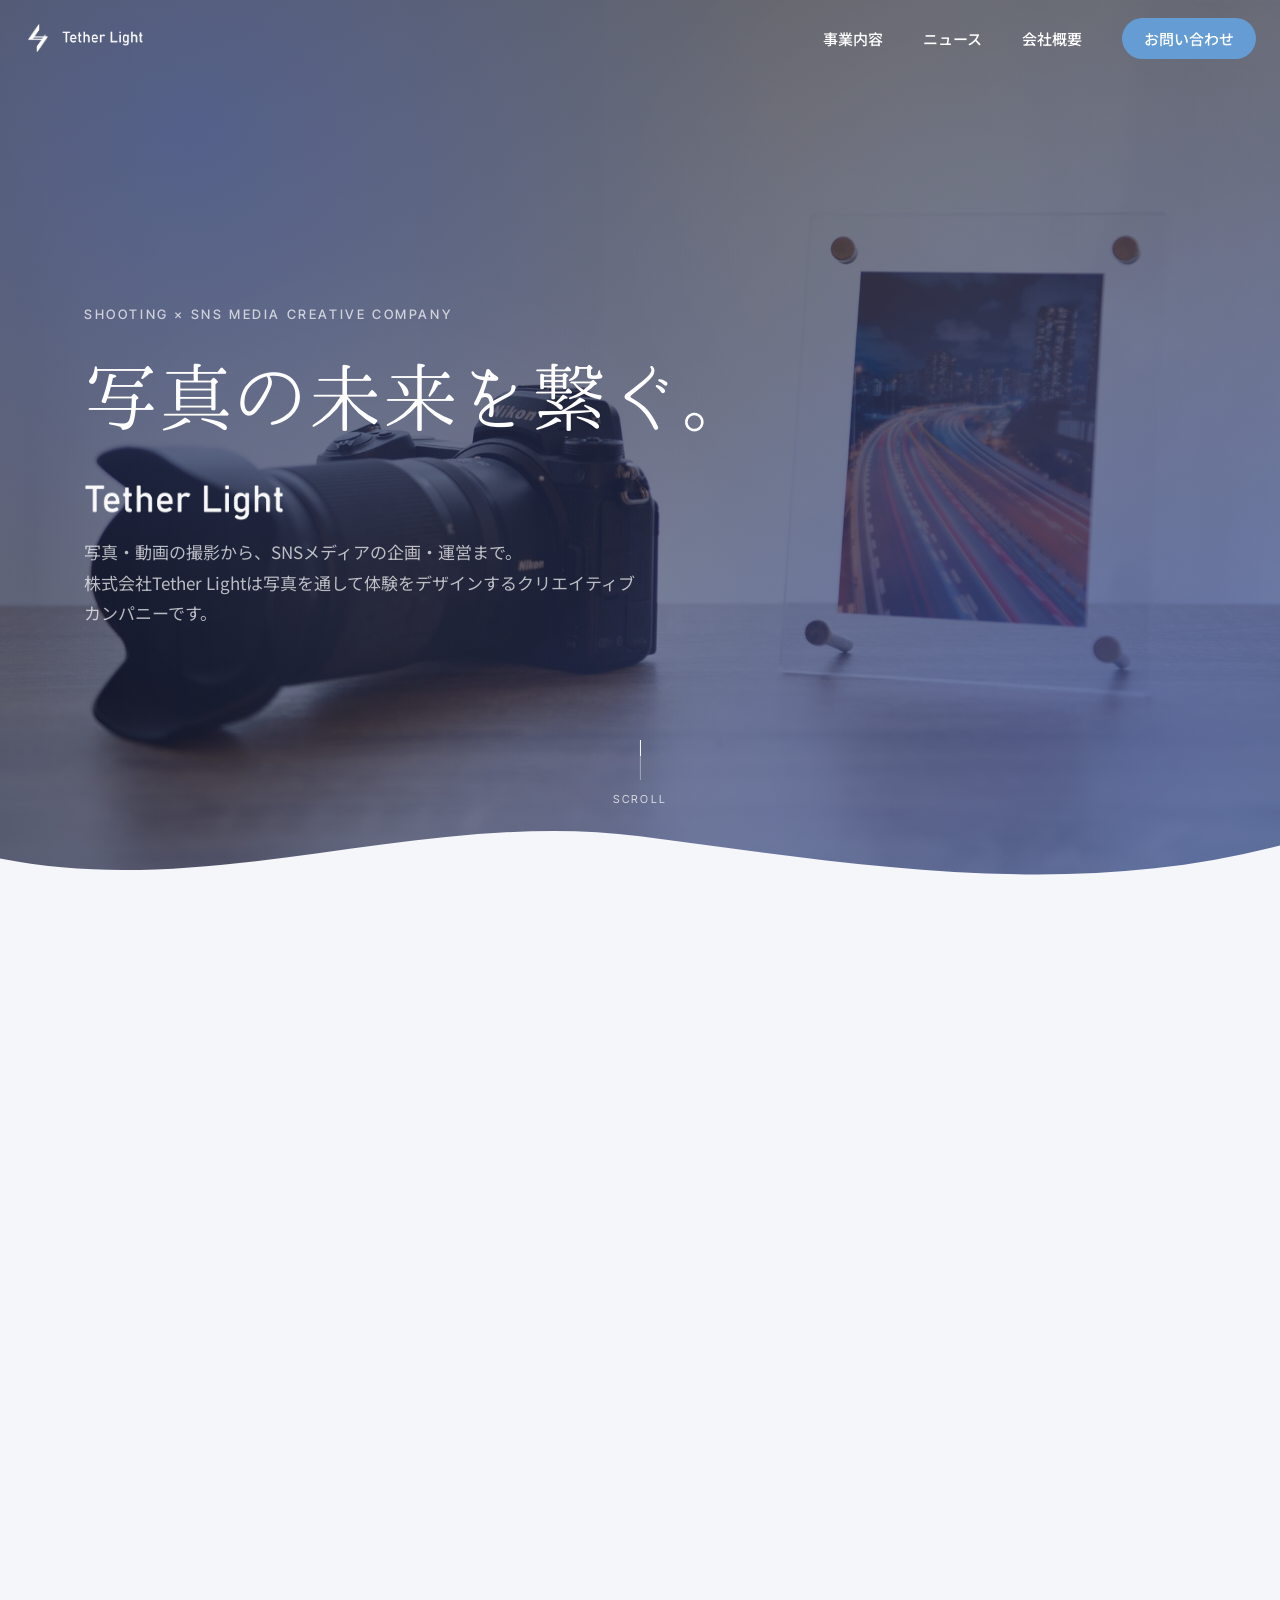
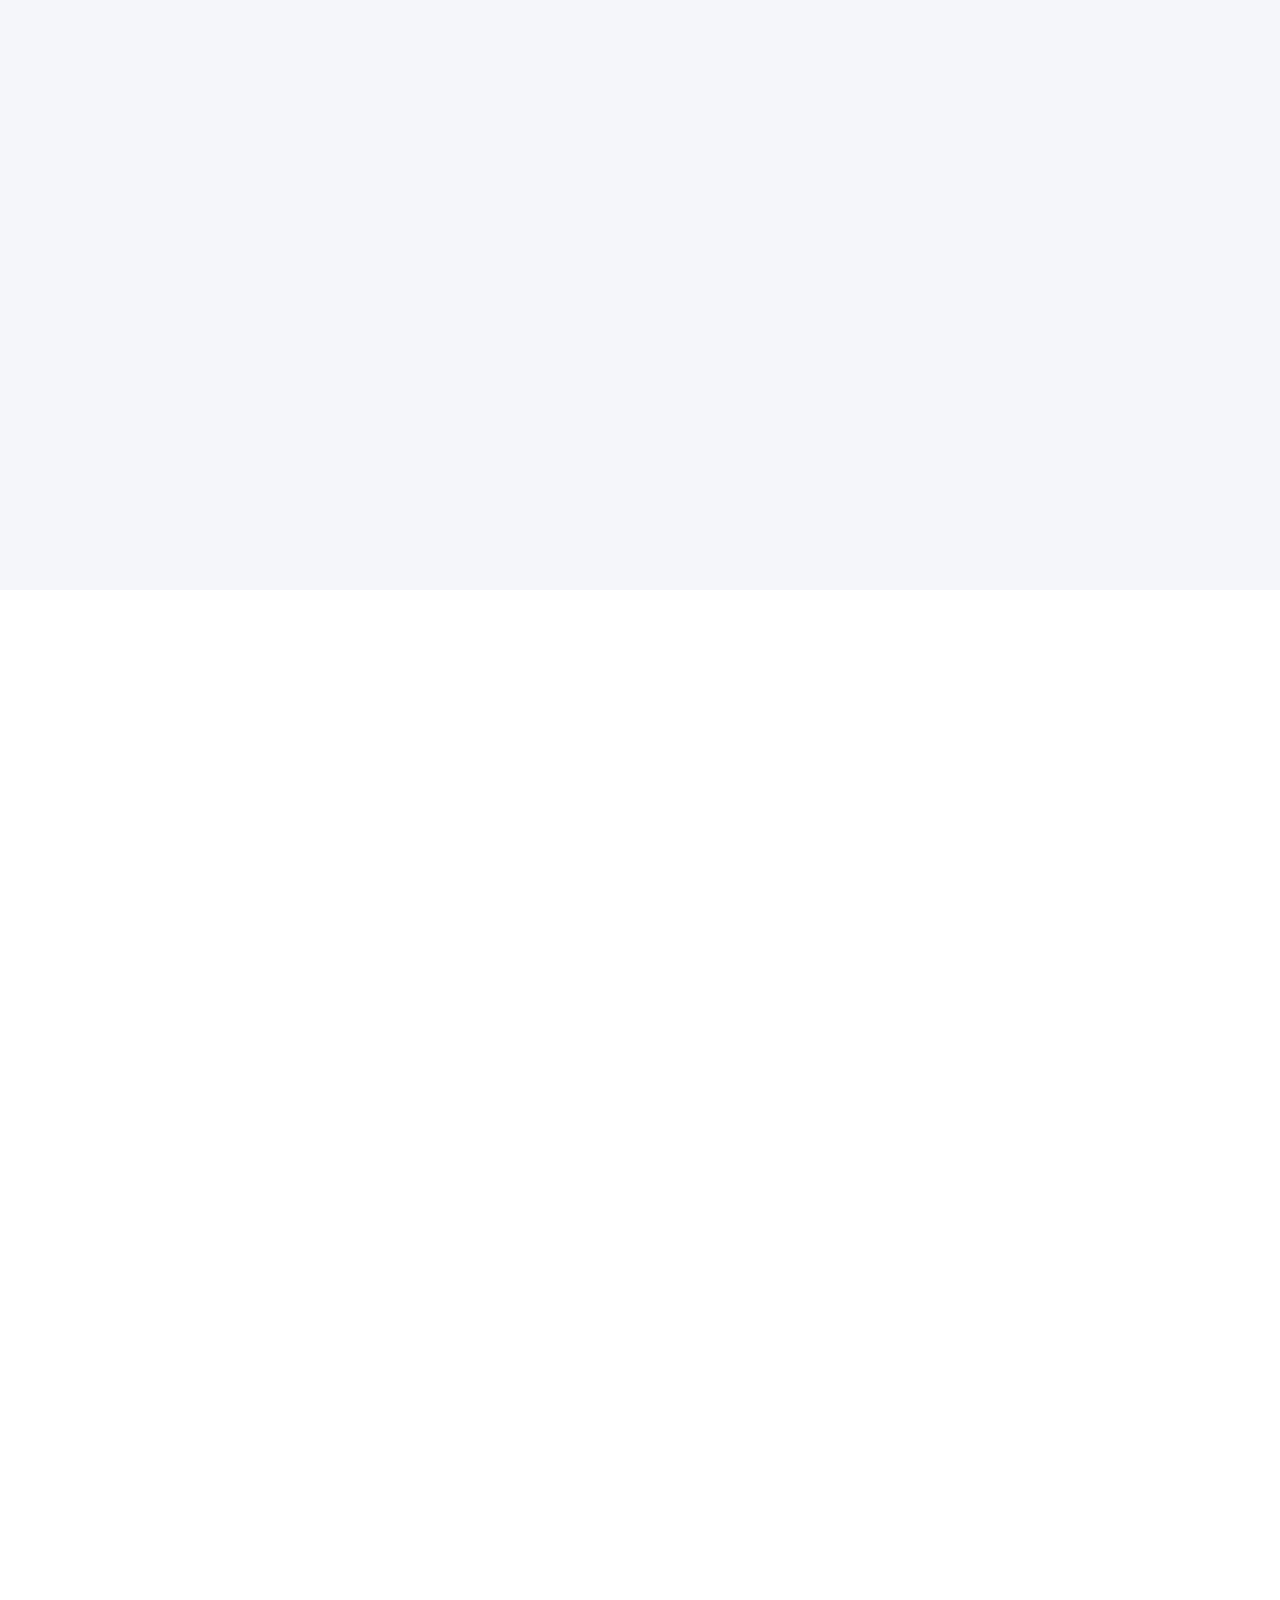
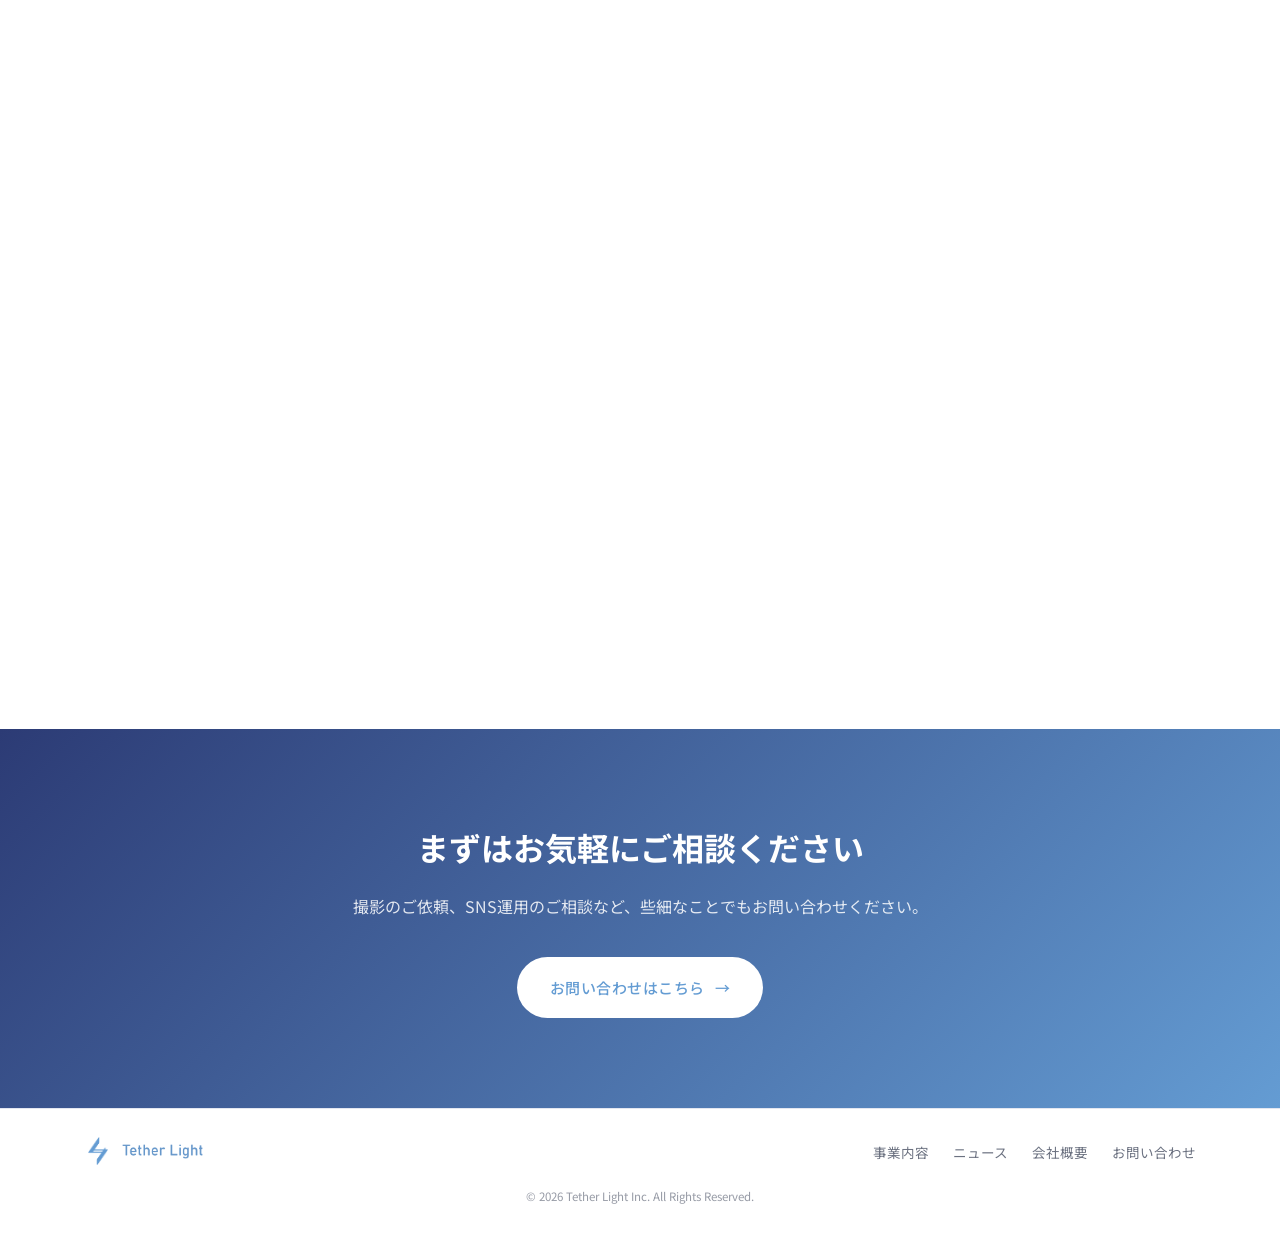
==== index.html @ 6c569dc4 "Initial commit: Tether Light corporate site Static HTML/CSS/JS site with microCMS-backed news and wo" ====
<!DOCTYPE html>
<html lang="ja">
<head>
<meta charset="UTF-8">
<meta name="viewport" content="width=device-width, initial-scale=1.0">
<title>Tether Light | 撮影とSNSメディア運営</title>
<meta name="description" content="Tether Lightは、写真・動画の撮影とSNSメディアの運営を行うクリエイティブカンパニーです。">
<link rel="preconnect" href="https://fonts.googleapis.com">
<link rel="preconnect" href="https://fonts.gstatic.com" crossorigin>
<link href="https://fonts.googleapis.com/css2?family=Noto+Sans+JP:wght@300;400;500;700;900&family=Inter+Tight:wght@300;400;500;600;700;800&family=Klee+One:wght@400;600&display=swap" rel="stylesheet">
<link rel="stylesheet" href="css/style.css">
</head>
<body>

<!-- ヘッダー -->
<header class="header" id="header">
  <div class="container header__inner">
    <a href="#top" class="logo">
      <img src="images/logo-icon-white.png" alt="" class="logo__mark logo__mark--white" aria-hidden="true">
      <img src="images/logo-icon-blue.png" alt="" class="logo__mark logo__mark--blue" aria-hidden="true">
      <img src="images/logo-text-white.png" alt="Tether Light" class="logo__text-img logo__text-img--white">
      <img src="images/logo-text-blue.png" alt="Tether Light" class="logo__text-img logo__text-img--blue">
    </a>

    <nav class="nav" id="nav">
      <ul class="nav__list">
        <li><a href="#business" class="nav__link">事業内容</a></li>
        <li><a href="#news" class="nav__link">ニュース</a></li>
        <li><a href="#company" class="nav__link">会社概要</a></li>
        <li><a href="contact.html" class="nav__link nav__link--cta">お問い合わせ</a></li>
      </ul>
    </nav>

    <button class="nav-toggle" id="navToggle" aria-label="メニューを開く" aria-expanded="false" aria-controls="nav">
      <span></span><span></span><span></span>
    </button>
  </div>
</header>

<!-- ヒーローセクション -->
<section class="hero" id="top">
  <div class="hero__bg" aria-hidden="true"></div>
  <div class="hero__overlay" aria-hidden="true"></div>
  <div class="container hero__inner">
    <p class="hero__eyebrow" data-animate>SHOOTING × SNS MEDIA CREATIVE COMPANY</p>
    <h1 class="hero__tagline">写真の未来を繋ぐ。</h1>
    <p class="hero__brand" data-animate>
      <img src="images/logo-text-white.png" alt="Tether Light" class="hero__brand-img">
    </p>
    <p class="hero__lead" data-animate>
      写真・動画の撮影から、SNSメディアの企画・運営まで。<br class="br-pc">
      株式会社Tether Lightは写真を通して体験をデザインするクリエイティブカンパニーです。
    </p>
  </div>
  <a href="#business" class="hero__scroll" aria-label="下にスクロール">
    <span class="hero__scroll-line"></span>
    SCROLL
  </a>

  <div class="hero__curve" aria-hidden="true">
    <svg viewBox="0 0 1440 110" preserveAspectRatio="none" xmlns="http://www.w3.org/2000/svg">
      <path d="M0,64 C240,110 480,10 720,40 C960,70 1200,110 1440,50 L1440,110 L0,110 Z" fill="#F5F6FA"></path>
    </svg>
  </div>
</section>

<main>

  <!-- 事業内容 -->
  <section class="section business" id="business">
    <div class="container scroll-reveal">
      <p class="section-tag">OUR BUSINESS</p>
      <h2 class="section-title">事業内容</h2>
      <p class="section-lead">撮影とメディア運営、2つの領域をワンストップで提供します。</p>

      <div class="business-list">
        <!-- BUILD:SERVICES:START -->
        <article class="business-item">
          <div class="business-item__media">
            <div class="business-item__visual business-item__visual--slideshow" aria-hidden="true">
              <img src="data:image/svg+xml,%3Csvg xmlns='http://www.w3.org/2000/svg' width='800' height='600'%3E%3Crect width='800' height='600' fill='%23649CD3'/%3E%3C/svg%3E" alt="" class="business-item__slide is-active">
              <img src="data:image/svg+xml,%3Csvg xmlns='http://www.w3.org/2000/svg' width='800' height='600'%3E%3Crect width='800' height='600' fill='%234B759E'/%3E%3C/svg%3E" alt="" class="business-item__slide" loading="lazy">
              <img src="data:image/svg+xml,%3Csvg xmlns='http://www.w3.org/2000/svg' width='800' height='600'%3E%3Crect width='800' height='600' fill='%2383B0DC'/%3E%3C/svg%3E" alt="" class="business-item__slide" loading="lazy">
            </div>
          </div>
          <div class="business-item__body">
            <span class="business-item__no">SERVICE 01</span>
            <h3 class="business-item__title">撮影事業</h3>
            <p class="business-item__desc">
              ブランディング写真、商品撮影、企業VP、SNS用ショート動画まで。
              企画・構成から撮影、編集までワンストップで対応し、
              「伝えたい価値」が伝わるビジュアルを制作します。
            </p>
            <ul class="business-item__tags">
              <li>商品・アパレル撮影</li>
              <li>イベント撮影</li>
              <li>企業PR動画</li>
              <li>SNSショート動画</li>
            </ul>
            <a href="works/index.html" class="business-item__cta">この事業の実績を見る<span class="btn__arrow">→</span></a>
          </div>
        </article>

        <article class="business-item business-item--reverse">
          <div class="business-item__media">
            <div class="business-item__visual business-item__visual--framed" aria-hidden="true">
              <img src="images/camerasekai-logo.png" alt="" class="business-item__logo-img">
            </div>
          </div>
          <div class="business-item__body">
            <span class="business-item__no">SERVICE 02</span>
            <h3 class="business-item__title">SNSメディア運営事業</h3>
            <p class="business-item__desc">
              自社運営メディアとして、カメラでしか撮れない表現を紹介する写真メディア
              「カメラでしか撮れない世界を伝えたい」を展開。
              コンテンツの企画力とキュレーション力を活かし、
              フォロワーとの関係構築を軸にしたメディア運営を実践しています。
            </p>
            <a href="https://www.instagram.com/camerasekai?igsh=MTFyMGM4ZWp0cWk2eg%3D%3D&utm_source=qr" class="business-item__cta" target="_blank" rel="noopener noreferrer">Instagramを見る<span class="btn__arrow">→</span></a>
          </div>
        </article>
        <!-- BUILD:SERVICES:END -->
      </div>
    </div>
  </section>

  <!-- ニュース -->
  <section class="section news" id="news">
    <div class="container scroll-reveal">
      <p class="section-tag">LATEST NEWS</p>
      <h2 class="section-title">ニュース</h2>

      <div class="news-list">
        <!-- BUILD:NEWS_LATEST:START -->
        <a href="news/news-01.html" class="news-item">
          <div class="news-item__thumb news-item__thumb--sample-1" aria-hidden="true"></div>
          <div class="news-item__content">
            <div class="news-item__meta">
              <span class="news-item__category">お知らせ</span>
              <span class="news-item__date">2024.05.01</span>
            </div>
            <span class="news-item__title">株式会社Tether Light 設立のお知らせ</span>
          </div>
          <span class="news-item__arrow">→</span>
        </a>
        <a href="news/news-02.html" class="news-item">
          <div class="news-item__thumb news-item__thumb--sample-2" aria-hidden="true"></div>
          <div class="news-item__content">
            <div class="news-item__meta">
              <span class="news-item__category">お知らせ</span>
              <span class="news-item__date">2026.08.12</span>
            </div>
            <span class="news-item__title">コーポレートサイトを公開しました</span>
          </div>
          <span class="news-item__arrow">→</span>
        </a>
        <a href="news/news-03.html" class="news-item">
          <div class="news-item__thumb news-item__thumb--sample-3" aria-hidden="true"></div>
          <div class="news-item__content">
            <div class="news-item__meta">
              <span class="news-item__category">サンプル</span>
              <span class="news-item__date">2026.08.12</span>
            </div>
            <span class="news-item__title">【サンプル】お知らせのタイトルが入ります</span>
          </div>
          <span class="news-item__arrow">→</span>
        </a>
        <!-- BUILD:NEWS_LATEST:END -->
      </div>

      <a href="news/index.html" class="news-viewall">VIEW ALL NEWS<span class="btn__arrow">→</span></a>
    </div>
  </section>

  <!-- 会社概要 -->
  <section class="section company" id="company">
    <div class="container scroll-reveal">
      <p class="section-tag">COMPANY</p>
      <h2 class="section-title">会社概要</h2>

      <div class="company-table-wrap">
        <table class="company-table">
          <tbody>
            <tr>
              <th>社名</th>
              <td>株式会社Tether Light</td>
            </tr>
            <tr>
              <th>設立</th>
              <td>2024年5月</td>
            </tr>
            <tr>
              <th>代表取締役（CEO）</th>
              <td>遠山　堅太</td>
            </tr>
            <tr>
              <th>所在地</th>
              <td>〒951-8067　新潟県新潟市中央区本町通7番町1098-1　WorkWith本町</td>
            </tr>
            <tr>
              <th>資本金</th>
              <td>300,000円</td>
            </tr>
            <tr>
              <th>事業内容</th>
              <td>写真・動画撮影事業／SNSメディア企画・運営事業</td>
            </tr>
            <tr>
              <th>取引銀行</th>
              <td>新潟信用金庫、GMOあおぞらネット銀行</td>
            </tr>
          </tbody>
        </table>
      </div>
    </div>
  </section>

  <!-- コンタクトCTA -->
  <section class="cta" id="contact">
    <div class="container cta__inner" data-animate>
      <h2 class="cta__title">まずはお気軽にご相談ください</h2>
      <p class="cta__text">撮影のご依頼、SNS運用のご相談など、些細なことでもお問い合わせください。</p>
      <a href="contact.html" class="btn btn--white">お問い合わせはこちら<span class="btn__arrow">→</span></a>
    </div>
  </section>

</main>

<!-- フッター -->
<footer class="footer">
  <div class="container footer__inner">
    <a href="#top" class="logo logo--footer">
      <img src="images/logo-icon-blue.png" alt="" class="logo__mark" aria-hidden="true">
      <img src="images/logo-text-blue.png" alt="Tether Light" class="logo__text-img">
    </a>

    <nav class="footer__nav">
      <ul>
        <li><a href="#business">事業内容</a></li>
        <li><a href="#news">ニュース</a></li>
        <li><a href="#company">会社概要</a></li>
        <li><a href="contact.html">お問い合わせ</a></li>
      </ul>
    </nav>
  </div>
  <p class="footer__copy">&copy; 2026 Tether Light Inc. All Rights Reserved.</p>
</footer>

<script src="js/script.js"></script>
</body>
</html>
---- css/style.css ----
/* ============================================
   Tether Light — base styles
   ============================================ */

@font-face {
  font-family: "Harenosora";
  src: url("../fonts/Harenosora.otf") format("opentype");
  font-weight: 400;
  font-style: normal;
  font-display: swap;
}

:root {
  --color-primary: #649CD3;
  --color-primary-dark: #4B759E;
  --color-primary-light: #83B0DC;
  --color-primary-tint: #F3F7FB;
  --color-white: #FFFFFF;
  --color-black: #1A1B24;
  --color-gray: #6B7180;
  --color-gray-light: #F5F6FA;
  --color-border: #E3E6F0;

  --font-jp: "Noto Sans JP", "Hiragino Sans", "Yu Gothic", sans-serif;
  --font-en: "Inter Tight", "Noto Sans JP", sans-serif;
  --font-hand: "Harenosora", "Klee One", "Noto Sans JP", cursive;

  --container-width: 1160px;
  --header-height: 76px;

  --transition: 0.3s cubic-bezier(0.4, 0, 0.2, 1);
}

* {
  margin: 0;
  padding: 0;
  box-sizing: border-box;
}

html {
  scroll-behavior: smooth;
  scroll-padding-top: var(--header-height);
}

body {
  font-family: var(--font-jp);
  color: var(--color-black);
  background: var(--color-white);
  line-height: 1.8;
  font-size: 16px;
  -webkit-font-smoothing: antialiased;
  overflow-x: hidden;
}

img {
  max-width: 100%;
  display: block;
}

a {
  color: inherit;
  text-decoration: none;
}

ul {
  list-style: none;
}

.container {
  width: 100%;
  max-width: var(--container-width);
  margin: 0 auto;
  padding: 0 24px;
}

.br-sp { display: none; }

@media (max-width: 600px) {
  .br-pc { display: none; }
  .br-sp { display: inline; }
}

/* ============================================
   共通パーツ
   ============================================ */

.section {
  padding: 100px 0;
}

.section-tag {
  font-family: var(--font-en);
  font-weight: 700;
  letter-spacing: 0.15em;
  color: var(--color-primary);
  font-size: 14px;
  text-align: center;
  margin-bottom: 16px;
}

.section-title {
  font-size: clamp(28px, 4vw, 40px);
  font-weight: 700;
  text-align: center;
  letter-spacing: 0.02em;
  margin-bottom: 20px;
}

.section-lead {
  text-align: center;
  color: var(--color-gray);
  max-width: 560px;
  margin: 0 auto 64px;
}

.btn {
  display: inline-flex;
  align-items: center;
  justify-content: center;
  gap: 10px;
  padding: 16px 32px;
  border-radius: 999px;
  font-weight: 500;
  font-size: 15px;
  letter-spacing: 0.03em;
  transition: transform var(--transition), background var(--transition), color var(--transition), box-shadow var(--transition);
  border: 1px solid transparent;
  white-space: nowrap;
}

.btn__arrow {
  display: inline-block;
  transition: transform var(--transition);
}

.btn:hover .btn__arrow {
  transform: translateX(4px);
}

.btn--white {
  background: var(--color-white);
  color: var(--color-primary);
}
.btn--white:hover {
  transform: translateY(-2px);
  box-shadow: 0 12px 28px rgba(0, 0, 0, 0.15);
}

.btn--primary {
  background: var(--color-primary);
  color: var(--color-white);
  box-shadow: 0 8px 24px rgba(100, 156, 211, 0.35);
}
.btn--primary:hover {
  transform: translateY(-2px);
  box-shadow: 0 12px 28px rgba(100, 156, 211, 0.45);
}
.btn--primary:disabled {
  opacity: 0.6;
  cursor: not-allowed;
  transform: none;
  box-shadow: none;
}

.btn--outline {
  background: transparent;
  color: var(--color-primary);
  border-color: var(--color-primary);
}
.btn--outline:hover {
  background: var(--color-primary);
  color: var(--color-white);
  transform: translateY(-2px);
}

/* 表示アニメーション */
[data-animate] {
  opacity: 0;
  transform: translateY(24px);
  transition: opacity 0.7s ease, transform 0.7s ease;
}
[data-animate].is-visible {
  opacity: 1;
  transform: translateY(0);
}

/* スクロールで表示されてから少し間をおいてゆっくり不透明になるセクション（事業内容・ニュース・会社概要） */
.scroll-reveal {
  opacity: 0;
  transition: opacity 1.6s ease;
}

.scroll-reveal.is-visible {
  opacity: 1;
}

/* ============================================
   ヘッダー
   ============================================ */

.header {
  position: fixed;
  top: 0;
  left: 0;
  width: 100%;
  height: var(--header-height);
  z-index: 1000;
  transition: background var(--transition), box-shadow var(--transition);
}

.header.is-scrolled,
.header.header--solid {
  background: rgba(255, 255, 255, 0.92);
  backdrop-filter: blur(10px);
  box-shadow: 0 2px 20px rgba(0, 0, 0, 0.06);
}

.header .container {
  max-width: none;
}

.header__inner {
  display: flex;
  align-items: center;
  justify-content: space-between;
  height: 100%;
}

.logo {
  display: flex;
  align-items: center;
  gap: 10px;
  font-family: var(--font-en);
  font-weight: 700;
  font-size: 18px;
  letter-spacing: 0.04em;
  color: var(--color-white);
  transition: color var(--transition);
}

.header.is-scrolled .logo,
.header.header--solid .logo {
  color: var(--color-black);
}

.logo__mark {
  width: 28px;
  height: 28px;
  object-fit: contain;
  flex-shrink: 0;
}

.logo__text-img {
  height: 15px;
  width: auto;
}

.logo__mark--blue,
.logo__text-img--blue {
  display: none;
}

.header.is-scrolled .logo__mark--white,
.header.is-scrolled .logo__text-img--white,
.header.header--solid .logo__mark--white,
.header.header--solid .logo__text-img--white {
  display: none;
}

.header.is-scrolled .logo__mark--blue,
.header.is-scrolled .logo__text-img--blue,
.header.header--solid .logo__mark--blue,
.header.header--solid .logo__text-img--blue {
  display: block;
}

.nav__list {
  display: flex;
  align-items: center;
  gap: 40px;
}

.nav__link {
  font-size: 15px;
  font-weight: 500;
  color: var(--color-white);
  position: relative;
  transition: color var(--transition);
}

.header.is-scrolled .nav__link,
.header.header--solid .nav__link {
  color: var(--color-black);
}

.nav__link:not(.nav__link--cta)::after {
  content: "";
  position: absolute;
  left: 0;
  bottom: -8px;
  width: 0;
  height: 2px;
  background: currentColor;
  transition: width var(--transition);
}
.nav__link:not(.nav__link--cta):hover::after {
  width: 100%;
}

.nav__link--cta {
  padding: 10px 22px;
  border-radius: 999px;
  background: var(--color-primary);
  color: var(--color-white) !important;
}
.nav__link--cta:hover {
  background: var(--color-primary-dark);
}

.nav-toggle {
  display: none;
  flex-direction: column;
  justify-content: center;
  gap: 5px;
  width: 40px;
  height: 40px;
  background: none;
  border: none;
  cursor: pointer;
  z-index: 1001;
}

.nav-toggle span {
  display: block;
  width: 24px;
  height: 2px;
  background: var(--color-white);
  transition: background var(--transition), transform var(--transition), opacity var(--transition);
  margin: 0 auto;
}

.header.is-scrolled .nav-toggle span,
.header.header--solid .nav-toggle span {
  background: var(--color-black);
}

.nav-toggle.is-active span {
  background: var(--color-black) !important;
}
.nav-toggle.is-active span:nth-child(1) {
  transform: translateY(7px) rotate(45deg);
}
.nav-toggle.is-active span:nth-child(2) {
  opacity: 0;
}
.nav-toggle.is-active span:nth-child(3) {
  transform: translateY(-7px) rotate(-45deg);
}

/* ============================================
   ヒーロー
   ============================================ */

.hero {
  position: relative;
  min-height: 100vh;
  display: flex;
  align-items: center;
  overflow: hidden;
}

.hero__bg {
  position: absolute;
  inset: 0;
  background-image:
    radial-gradient(circle at 15% 15%, rgba(70, 93, 170, 0.5), transparent 45%),
    radial-gradient(circle at 90% 85%, rgba(70, 93, 170, 0.4), transparent 55%),
    linear-gradient(160deg, rgba(5, 6, 11, 0.65) 0%, rgba(18, 22, 43, 0.6) 45%, rgba(38, 52, 101, 0.55) 80%, rgba(100, 156, 211, 0.5) 130%),
    url("../images/hero-photo.jpg");
  background-size: auto, auto, auto, cover;
  background-position: center, center, center, center;
  background-repeat: no-repeat, no-repeat, no-repeat, no-repeat;
}

.hero__overlay {
  position: absolute;
  inset: 0;
  background-image:
    radial-gradient(circle at 30% 70%, rgba(255, 255, 255, 0.05), transparent 35%),
    radial-gradient(circle at 75% 25%, rgba(255, 255, 255, 0.05), transparent 30%);
}

.hero__curve {
  position: absolute;
  left: 0;
  right: 0;
  bottom: -1px;
  z-index: 2;
  line-height: 0;
}

.hero__curve svg {
  display: block;
  width: 100%;
  height: clamp(50px, 8vw, 110px);
}

.hero__inner {
  position: relative;
  z-index: 2;
  padding-top: var(--header-height);
  color: var(--color-white);
}

.hero__eyebrow {
  font-family: var(--font-en);
  font-size: 13px;
  letter-spacing: 0.2em;
  font-weight: 500;
  color: rgba(255, 255, 255, 0.7);
  margin-bottom: 28px;
}

.hero__tagline {
  position: relative;
  z-index: 1;
  display: inline-block;
  font-family: var(--font-hand);
  font-size: clamp(36px, 5.8vw, 76px);
  font-weight: 400;
  letter-spacing: 0.01em;
  line-height: 1.15;
  margin-bottom: 44px;
  opacity: 0;
  clip-path: inset(0 100% 0 0);
  animation: tagline-reveal 1s 0.3s ease-out forwards;
}

@keyframes tagline-reveal {
  from {
    opacity: 0;
    clip-path: inset(0 100% 0 0);
  }
  to {
    opacity: 1;
    clip-path: inset(0 0% 0 0);
  }
}

@media (prefers-reduced-motion: reduce) {
  .hero__tagline {
    animation: none;
    opacity: 1;
    clip-path: none;
  }
}

.hero__brand {
  margin-bottom: 16px;
}

.hero__brand-img {
  width: clamp(140px, 16vw, 200px);
  height: auto;
}

.hero__lead {
  font-size: clamp(15px, 1.6vw, 17px);
  color: rgba(255, 255, 255, 0.7);
  max-width: 560px;
  margin-bottom: 44px;
}

.hero__scroll {
  position: absolute;
  bottom: 90px;
  left: 50%;
  transform: translateX(-50%);
  z-index: 3;
  display: flex;
  flex-direction: column;
  align-items: center;
  gap: 10px;
  color: rgba(255, 255, 255, 0.75);
  font-family: var(--font-en);
  font-size: 11px;
  letter-spacing: 0.2em;
}

.hero__scroll-line {
  width: 1px;
  height: 40px;
  background: rgba(255, 255, 255, 0.4);
  position: relative;
  overflow: hidden;
}
.hero__scroll-line::after {
  content: "";
  position: absolute;
  top: 0;
  left: 0;
  width: 100%;
  height: 40%;
  background: var(--color-white);
  animation: scrollLine 1.8s infinite;
}

@keyframes scrollLine {
  0% { transform: translateY(-100%); }
  100% { transform: translateY(250%); }
}

/* ============================================
   ニュース
   ============================================ */

.news {
  background: var(--color-white);
}

.news-list {
  border-top: 1px solid var(--color-border);
  margin-bottom: 40px;
}

.news-item {
  display: flex;
  align-items: center;
  gap: 24px;
  padding: 20px 4px;
  border-bottom: 1px solid var(--color-border);
  transition: background var(--transition);
}

.news-item:hover {
  background: var(--color-gray-light);
}

.news-item:hover .news-item__arrow {
  transform: translateX(4px);
  opacity: 1;
}

.news-item__thumb {
  flex-shrink: 0;
  width: 180px;
  height: 120px;
  border-radius: 14px;
  object-fit: cover;
  background: var(--color-gray-light);
}

/* 仮サムネイル（実データ導入後は img タグに置き換え） */
.news-item__thumb--sample-1 {
  background: linear-gradient(135deg, #5E76C7, var(--color-primary));
}
.news-item__thumb--sample-2 {
  background: linear-gradient(135deg, var(--color-primary), #2C3B75);
}
.news-item__thumb--sample-3 {
  background: linear-gradient(135deg, var(--color-primary-light), var(--color-primary-dark));
}

.news-item__content {
  flex: 1;
  display: flex;
  flex-direction: column;
  gap: 8px;
  min-width: 0;
}

.news-item__meta {
  display: flex;
  align-items: center;
  gap: 12px;
}

.news-item__category {
  font-family: var(--font-en);
  font-size: 12px;
  font-weight: 600;
  color: var(--color-primary-dark);
  background: var(--color-primary-tint);
  padding: 4px 12px;
  border-radius: 999px;
  flex-shrink: 0;
}

.news-item__date {
  font-family: var(--font-en);
  font-size: 14px;
  font-weight: 600;
  letter-spacing: 0.04em;
  color: var(--color-primary);
  flex-shrink: 0;
}

.news-item__title {
  font-size: 15.5px;
  color: var(--color-black);
}

.news-item__arrow {
  font-family: var(--font-en);
  color: var(--color-gray);
  opacity: 0.6;
  transition: transform var(--transition), opacity var(--transition);
  flex-shrink: 0;
}

.news-viewall {
  display: flex;
  align-items: center;
  justify-content: center;
  gap: 8px;
  font-family: var(--font-en);
  font-size: 13px;
  font-weight: 600;
  letter-spacing: 0.08em;
  color: var(--color-primary-dark);
  transition: color var(--transition);
}

.news-viewall:hover {
  color: var(--color-primary);
}

.news-viewall .btn__arrow {
  transition: transform var(--transition);
}

.news-viewall:hover .btn__arrow {
  transform: translateX(4px);
}

/* ============================================
   事業内容
   ============================================ */

.business {
  background: var(--color-gray-light);
}

.business-list {
  display: flex;
  flex-direction: column;
  gap: 72px;
}

.business-item {
  display: grid;
  grid-template-columns: 1fr 1fr;
  gap: 56px;
  align-items: center;
}

.business-item--reverse .business-item__media {
  order: 2;
}
.business-item--reverse .business-item__body {
  order: 1;
}

.business-item__visual {
  aspect-ratio: 4 / 3;
  border-radius: 24px;
  display: flex;
  align-items: center;
  justify-content: center;
  position: relative;
  overflow: hidden;
}

.business-item__visual--framed {
  border: 1px solid var(--color-border);
  box-shadow: 0 16px 40px rgba(0, 0, 0, 0.18);
  background: var(--color-white);
  padding: 32px;
}

.business-item__logo-img {
  width: 100%;
  height: 100%;
  object-fit: contain;
}

.business-item__visual--slideshow {
  background: var(--color-gray-light);
}

.business-item__slide {
  position: absolute;
  inset: 0;
  width: 100%;
  height: 100%;
  object-fit: cover;
  opacity: 0;
  transition: opacity 1.2s ease;
}

.business-item__slide.is-active {
  opacity: 1;
}

.business-item__visual::before {
  content: "";
  position: absolute;
  inset: 0;
  background-image:
    radial-gradient(circle at 20% 30%, rgba(255,255,255,0.18), transparent 40%),
    radial-gradient(circle at 80% 75%, rgba(255,255,255,0.14), transparent 45%);
}

.business-item__visual--shooting {
  background: linear-gradient(135deg, #5E76C7, var(--color-primary));
}

.business-item__visual--media {
  background: linear-gradient(135deg, var(--color-primary), #2C3B75);
}

.visual-icon {
  font-size: 72px;
  position: relative;
  z-index: 1;
  filter: drop-shadow(0 8px 18px rgba(0, 0, 0, 0.2));
}

.business-item__number {
  font-family: var(--font-en);
  font-weight: 800;
  font-size: 96px;
  line-height: 1;
  color: rgba(255, 255, 255, 0.9);
  position: relative;
  z-index: 1;
  filter: drop-shadow(0 8px 18px rgba(0, 0, 0, 0.2));
}

.business-item__no {
  font-family: var(--font-en);
  font-size: 13px;
  font-weight: 700;
  letter-spacing: 0.12em;
  color: var(--color-primary);
}

.business-item__title {
  font-size: clamp(22px, 3vw, 28px);
  font-weight: 700;
  margin: 12px 0 20px;
}

.business-item__desc {
  color: var(--color-gray);
  margin-bottom: 24px;
}

.business-item__tags {
  display: flex;
  flex-wrap: wrap;
  gap: 10px;
}

.business-item__tags li {
  font-size: 13px;
  font-weight: 500;
  color: var(--color-primary-dark);
  background: var(--color-primary-tint);
  padding: 8px 16px;
  border-radius: 999px;
}

.business-item__cta {
  display: inline-flex;
  align-items: center;
  gap: 8px;
  margin-top: 24px;
  font-family: var(--font-en);
  font-size: 13px;
  font-weight: 600;
  letter-spacing: 0.05em;
  color: var(--color-primary-dark);
  transition: color var(--transition);
}

.business-item__cta:hover {
  color: var(--color-primary);
}

.business-item__cta:hover .btn__arrow {
  transform: translateX(4px);
}

/* ============================================
   実績（Works）
   ============================================ */

.works-tabs {
  display: flex;
  flex-wrap: wrap;
  justify-content: center;
  gap: 10px;
  margin-bottom: 48px;
}

.works-tabs__item {
  font-family: var(--font-en);
  font-size: 13px;
  font-weight: 600;
  letter-spacing: 0.03em;
  color: var(--color-gray);
  background: var(--color-gray-light);
  border: 1px solid transparent;
  padding: 10px 20px;
  border-radius: 999px;
  cursor: pointer;
  transition: background var(--transition), color var(--transition);
}

.works-tabs__item:hover {
  color: var(--color-primary-dark);
}

.works-tabs__item.is-active {
  background: var(--color-primary);
  color: var(--color-white);
}

.works-grid {
  display: grid;
  grid-template-columns: repeat(3, 1fr);
  gap: 32px 24px;
  margin-bottom: 48px;
}

.work-card {
  display: block;
  color: inherit;
}

.work-card__thumb-wrap {
  aspect-ratio: 4 / 3;
  border-radius: 14px;
  overflow: hidden;
  background: var(--color-gray-light);
  margin-bottom: 16px;
}

.work-card__thumb {
  width: 100%;
  height: 100%;
  object-fit: cover;
  transition: transform var(--transition);
}

.work-card:hover .work-card__thumb {
  transform: scale(1.04);
}

.work-card__title {
  font-size: 16px;
  font-weight: 700;
  color: var(--color-black);
  margin-bottom: 6px;
}

.work-card__meta {
  display: flex;
  align-items: center;
  gap: 10px;
  font-family: var(--font-en);
  font-size: 12.5px;
  color: var(--color-gray);
}

.works-empty {
  text-align: center;
  color: var(--color-gray);
  padding: 64px 0;
}

.works-footer {
  display: flex;
  flex-direction: column;
  align-items: center;
  gap: 16px;
}

.works-count {
  font-family: var(--font-en);
  font-size: 13px;
  color: var(--color-gray);
  font-variant-numeric: tabular-nums;
}

.works-loadmore {
  font-family: var(--font-en);
  font-size: 14px;
  font-weight: 600;
  letter-spacing: 0.05em;
  color: var(--color-primary-dark);
  background: var(--color-primary-tint);
  border: none;
  padding: 14px 36px;
  border-radius: 999px;
  cursor: pointer;
  transition: background var(--transition), color var(--transition);
}

.works-loadmore:hover {
  background: var(--color-primary);
  color: var(--color-white);
}

/* 案件詳細ページ */

.work-header__meta {
  display: flex;
  flex-wrap: wrap;
  align-items: center;
  gap: 16px;
  margin-bottom: 20px;
  font-family: var(--font-en);
  font-size: 13.5px;
  color: var(--color-gray);
}

.work-header__category {
  font-family: var(--font-en);
  font-size: 12px;
  font-weight: 600;
  color: var(--color-primary-dark);
  background: var(--color-primary-tint);
  padding: 4px 12px;
  border-radius: 999px;
}

.work-description {
  color: var(--color-black);
  margin-bottom: 48px;
}

.work-video {
  position: relative;
  width: 100%;
  aspect-ratio: 16 / 9;
  border-radius: 16px;
  overflow: hidden;
  margin-bottom: 48px;
}

.work-video iframe {
  position: absolute;
  inset: 0;
  width: 100%;
  height: 100%;
  border: none;
}

.work-gallery {
  display: flex;
  flex-direction: column;
  gap: 64px;
  margin-bottom: 64px;
}

.work-gallery__item {
  display: flex;
  flex-direction: column;
}

.work-gallery__img {
  width: 100%;
  height: auto;
  border-radius: 12px;
  cursor: zoom-in;
}

.work-gallery__caption {
  margin-top: 12px;
  font-size: 12.5px;
  color: var(--color-gray);
}

.work-related {
  border-top: 1px solid var(--color-border);
  padding-top: 48px;
  margin-bottom: 48px;
}

.work-related__heading {
  font-family: var(--font-en);
  font-size: 13px;
  font-weight: 700;
  letter-spacing: 0.1em;
  color: var(--color-gray);
  margin-bottom: 24px;
}

.work-related__grid {
  display: grid;
  grid-template-columns: repeat(3, 1fr);
  gap: 24px;
}

.work-pager {
  display: flex;
  justify-content: space-between;
  align-items: center;
  gap: 16px;
  border-top: 1px solid var(--color-border);
  padding-top: 32px;
}

.work-pager__link {
  display: flex;
  flex-direction: column;
  gap: 4px;
  font-size: 13.5px;
  color: var(--color-gray);
  transition: color var(--transition);
  max-width: 45%;
}

.work-pager__link:hover {
  color: var(--color-primary);
}

.work-pager__link--next {
  text-align: right;
  align-items: flex-end;
}

.work-pager__label {
  font-family: var(--font-en);
  font-size: 11px;
  font-weight: 600;
  letter-spacing: 0.1em;
  color: var(--color-gray);
}

.work-pager__title {
  font-size: 14px;
  font-weight: 500;
  color: var(--color-black);
}

/* ライトボックス */

.lightbox {
  position: fixed;
  inset: 0;
  z-index: 2000;
  display: none;
  align-items: center;
  justify-content: center;
  background: rgba(5, 6, 11, 0.92);
}

.lightbox.is-open {
  display: flex;
}

.lightbox__img {
  max-width: 90vw;
  max-height: 82vh;
  object-fit: contain;
  border-radius: 8px;
}

.lightbox__caption {
  position: absolute;
  bottom: 32px;
  left: 0;
  right: 0;
  text-align: center;
  color: rgba(255, 255, 255, 0.8);
  font-size: 13px;
}

.lightbox__close,
.lightbox__prev,
.lightbox__next {
  position: absolute;
  background: rgba(255, 255, 255, 0.12);
  color: var(--color-white);
  border: none;
  border-radius: 999px;
  width: 44px;
  height: 44px;
  font-size: 20px;
  cursor: pointer;
  display: flex;
  align-items: center;
  justify-content: center;
  transition: background var(--transition);
}

.lightbox__close:hover,
.lightbox__prev:hover,
.lightbox__next:hover {
  background: rgba(255, 255, 255, 0.24);
}

.lightbox__close {
  top: 24px;
  right: 24px;
}

.lightbox__prev {
  left: 24px;
  top: 50%;
  transform: translateY(-50%);
}

.lightbox__next {
  right: 24px;
  top: 50%;
  transform: translateY(-50%);
}

/* ============================================
   会社概要
   ============================================ */

.company {
  background: var(--color-white);
}

.company-table-wrap {
  max-width: 800px;
  margin: 0 auto;
  border: 1px solid var(--color-border);
  border-radius: 20px;
  overflow: hidden;
}

.company-table {
  width: 100%;
  border-collapse: collapse;
}

.company-table tr {
  border-bottom: 1px solid var(--color-border);
}
.company-table tr:last-child {
  border-bottom: none;
}

.company-table th,
.company-table td {
  text-align: left;
  padding: 22px 28px;
  font-size: 14.5px;
  vertical-align: top;
}

.company-table th {
  width: 160px;
  color: var(--color-primary-dark);
  font-weight: 700;
  background: var(--color-primary-tint);
}

.company-table td {
  color: var(--color-black);
}

/* ============================================
   CTA
   ============================================ */

.cta {
  background: linear-gradient(135deg, #2C3B75, var(--color-primary));
  padding: 90px 0;
}

.cta__inner {
  text-align: center;
  color: var(--color-white);
}

.cta__title {
  font-size: clamp(24px, 3.4vw, 32px);
  font-weight: 700;
  margin-bottom: 16px;
}

.cta__text {
  color: rgba(255, 255, 255, 0.85);
  margin-bottom: 36px;
}

/* ============================================
   記事ページ（ニュース詳細・一覧）
   ============================================ */

.article {
  padding: calc(var(--header-height) + 64px) 0 100px;
}

.article__inner {
  max-width: 720px;
}

.article__back {
  display: inline-flex;
  align-items: center;
  gap: 8px;
  font-family: var(--font-en);
  font-size: 13px;
  font-weight: 600;
  letter-spacing: 0.04em;
  color: var(--color-gray);
  margin-bottom: 40px;
  transition: color var(--transition);
}

.article__back:hover {
  color: var(--color-primary);
}

.article__date {
  font-family: var(--font-en);
  font-size: 14px;
  font-weight: 600;
  letter-spacing: 0.04em;
  color: var(--color-primary);
  margin-bottom: 16px;
}

.article__title {
  font-size: clamp(24px, 3.6vw, 34px);
  font-weight: 700;
  line-height: 1.5;
  margin-bottom: 40px;
  padding-bottom: 32px;
  border-bottom: 1px solid var(--color-border);
}

.article__body {
  font-size: 15.5px;
  color: var(--color-black);
}

.article__body p {
  margin-bottom: 24px;
}

.article__body h2 {
  font-size: 22px;
  font-weight: 700;
  line-height: 1.5;
  margin: 40px 0 16px;
}

.article__body h3 {
  font-size: 18px;
  font-weight: 700;
  line-height: 1.5;
  margin: 32px 0 12px;
}

.article__body img {
  max-width: 100%;
  border-radius: 12px;
  margin: 8px 0 24px;
}

.article__body a {
  color: var(--color-primary);
  text-decoration: underline;
}

.article__body ul,
.article__body ol {
  margin: 0 0 24px 1.4em;
}

.article__body li {
  margin-bottom: 8px;
}

.article__body blockquote {
  border-left: 3px solid var(--color-border);
  padding-left: 16px;
  color: var(--color-gray);
  margin: 0 0 24px;
}

.article__body strong {
  font-weight: 700;
}

.article__thumb {
  width: 100%;
  height: auto;
  border-radius: 16px;
  margin-bottom: 32px;
}

.article__actions {
  display: flex;
  justify-content: center;
  gap: 16px;
  flex-wrap: wrap;
  margin-top: 16px;
}

@media (max-width: 480px) {
  .article__actions {
    flex-direction: column;
  }
  .article__actions .btn {
    width: 100%;
  }
}

.news-index-list {
  border-top: 1px solid var(--color-border);
}

/* ============================================
   お問い合わせフォーム
   ============================================ */

.contact-form {
  display: flex;
  flex-direction: column;
  gap: 28px;
  margin-top: 8px;
}

.form-field {
  display: flex;
  flex-direction: column;
  gap: 8px;
}

.form-label {
  display: flex;
  align-items: center;
  gap: 8px;
  font-size: 14px;
  font-weight: 500;
  color: var(--color-black);
}

.form-label__badge {
  font-family: var(--font-en);
  font-size: 11px;
  font-weight: 600;
  letter-spacing: 0.02em;
  padding: 2px 10px;
  border-radius: 999px;
}

.form-label__badge--required {
  color: var(--color-white);
  background: var(--color-primary);
}

.form-label__badge--optional {
  color: var(--color-gray);
  background: var(--color-gray-light);
}

.form-input,
.form-select,
.form-textarea {
  width: 100%;
  padding: 16px 18px;
  font-family: var(--font-jp);
  font-size: 16px;
  color: var(--color-black);
  background: var(--color-white);
  border: 1px solid var(--color-border);
  border-radius: 10px;
  transition: border-color var(--transition), box-shadow var(--transition);
}

.form-textarea {
  min-height: 180px;
  line-height: 1.8;
  resize: vertical;
}

.form-input:focus,
.form-select:focus,
.form-textarea:focus {
  outline: none;
  border-color: var(--color-primary);
  box-shadow: 0 0 0 3px var(--color-primary-tint);
}

.form-input:invalid:not(:placeholder-shown),
.form-textarea:invalid:not(:placeholder-shown) {
  border-color: var(--color-black);
}

.form-checkbox-field {
  display: flex;
  align-items: flex-start;
  gap: 10px;
  padding-top: 8px;
}

.form-checkbox-field input[type="checkbox"] {
  width: 18px;
  height: 18px;
  margin-top: 2px;
  accent-color: var(--color-primary);
  flex-shrink: 0;
}

.form-checkbox-field label {
  font-size: 14px;
  color: var(--color-gray);
  line-height: 1.7;
}

.form-hint {
  font-size: 12.5px;
  color: var(--color-gray);
}

.contact-form .btn {
  align-self: center;
  width: 100%;
  max-width: 360px;
  margin-top: 8px;
}

@media (max-width: 480px) {
  .contact-form .btn {
    align-self: stretch;
  }
}

/* ============================================
   フッター
   ============================================ */

.footer {
  background: var(--color-white);
  color: var(--color-gray);
  border-top: 1px solid var(--color-border);
  padding: 28px 0;
}

.footer__inner {
  display: flex;
  align-items: center;
  justify-content: space-between;
  gap: 24px;
  flex-wrap: wrap;
}

.footer__nav ul {
  display: flex;
  align-items: center;
  gap: 24px;
}

.footer__nav a {
  font-size: 13.5px;
  color: var(--color-gray);
  transition: color var(--transition);
}
.footer__nav a:hover {
  color: var(--color-primary);
}

.footer__copy {
  text-align: center;
  font-size: 11.5px;
  color: var(--color-gray);
  margin-top: 20px;
  opacity: 0.7;
}

/* ============================================
   レスポンシブ対応（タブレット）
   ============================================ */

@media (max-width: 1024px) {
  .business-item {
    gap: 36px;
  }
}

/* ============================================
   レスポンシブ対応（スマホ／タブレット共通）
   ============================================ */

@media (max-width: 860px) {
  .section {
    padding: 72px 0;
  }

  .nav {
    position: fixed;
    top: var(--header-height);
    left: 0;
    width: 100%;
    height: calc(100vh - var(--header-height));
    background: var(--color-white);
    transform: translateX(100%);
    transition: transform var(--transition);
    overflow-y: auto;
  }

  .nav.is-open {
    transform: translateX(0);
  }

  .nav__list {
    flex-direction: column;
    align-items: flex-start;
    gap: 8px;
    padding: 32px 24px;
  }

  .nav__list li {
    width: 100%;
  }

  .nav__link {
    display: block;
    width: 100%;
    padding: 16px 4px;
    color: var(--color-black) !important;
    border-bottom: 1px solid var(--color-border);
  }

  .nav__link--cta {
    margin-top: 16px;
    text-align: center;
    border-bottom: none;
  }

  .nav-toggle {
    display: flex;
  }

  .news-item {
    gap: 14px;
    padding: 16px 4px;
  }

  .news-item__thumb {
    width: 126px;
    height: 84px;
    border-radius: 12px;
  }

  .news-item__date {
    font-size: 13px;
  }

  .news-item__category {
    font-size: 11px;
    padding: 3px 10px;
  }

  .news-item__title {
    font-size: 14.5px;
  }

  .business-item,
  .business-item--reverse {
    grid-template-columns: 1fr;
    gap: 28px;
  }

  .business-item--reverse .business-item__media,
  .business-item--reverse .business-item__body {
    order: initial;
  }

  .footer__inner {
    flex-direction: column;
    text-align: center;
  }

  .works-grid {
    grid-template-columns: repeat(2, 1fr);
    gap: 24px 16px;
  }

  .work-related__grid {
    grid-template-columns: repeat(2, 1fr);
    gap: 16px;
  }

  .work-gallery {
    gap: 40px;
  }

  .lightbox__prev,
  .lightbox__next {
    width: 36px;
    height: 36px;
    font-size: 16px;
  }
}

@media (max-width: 480px) {
  :root {
    --header-height: 64px;
  }

  .container {
    padding: 0 20px;
  }

  .section {
    padding: 56px 0;
  }

  .company-table th,
  .company-table td {
    padding: 16px 18px;
    font-size: 13.5px;
  }

  .company-table th {
    width: 110px;
  }

  .business-item__tags li {
    font-size: 12px;
    padding: 6px 14px;
  }

  .footer__nav ul {
    flex-wrap: wrap;
    justify-content: center;
    gap: 16px;
  }

  .works-grid {
    grid-template-columns: 1fr;
  }

  .work-related__grid {
    grid-template-columns: 1fr;
  }

  .work-pager {
    flex-direction: column;
    align-items: stretch;
    gap: 20px;
  }

  .work-pager__link,
  .work-pager__link--next {
    max-width: 100%;
    align-items: flex-start;
    text-align: left;
  }
}
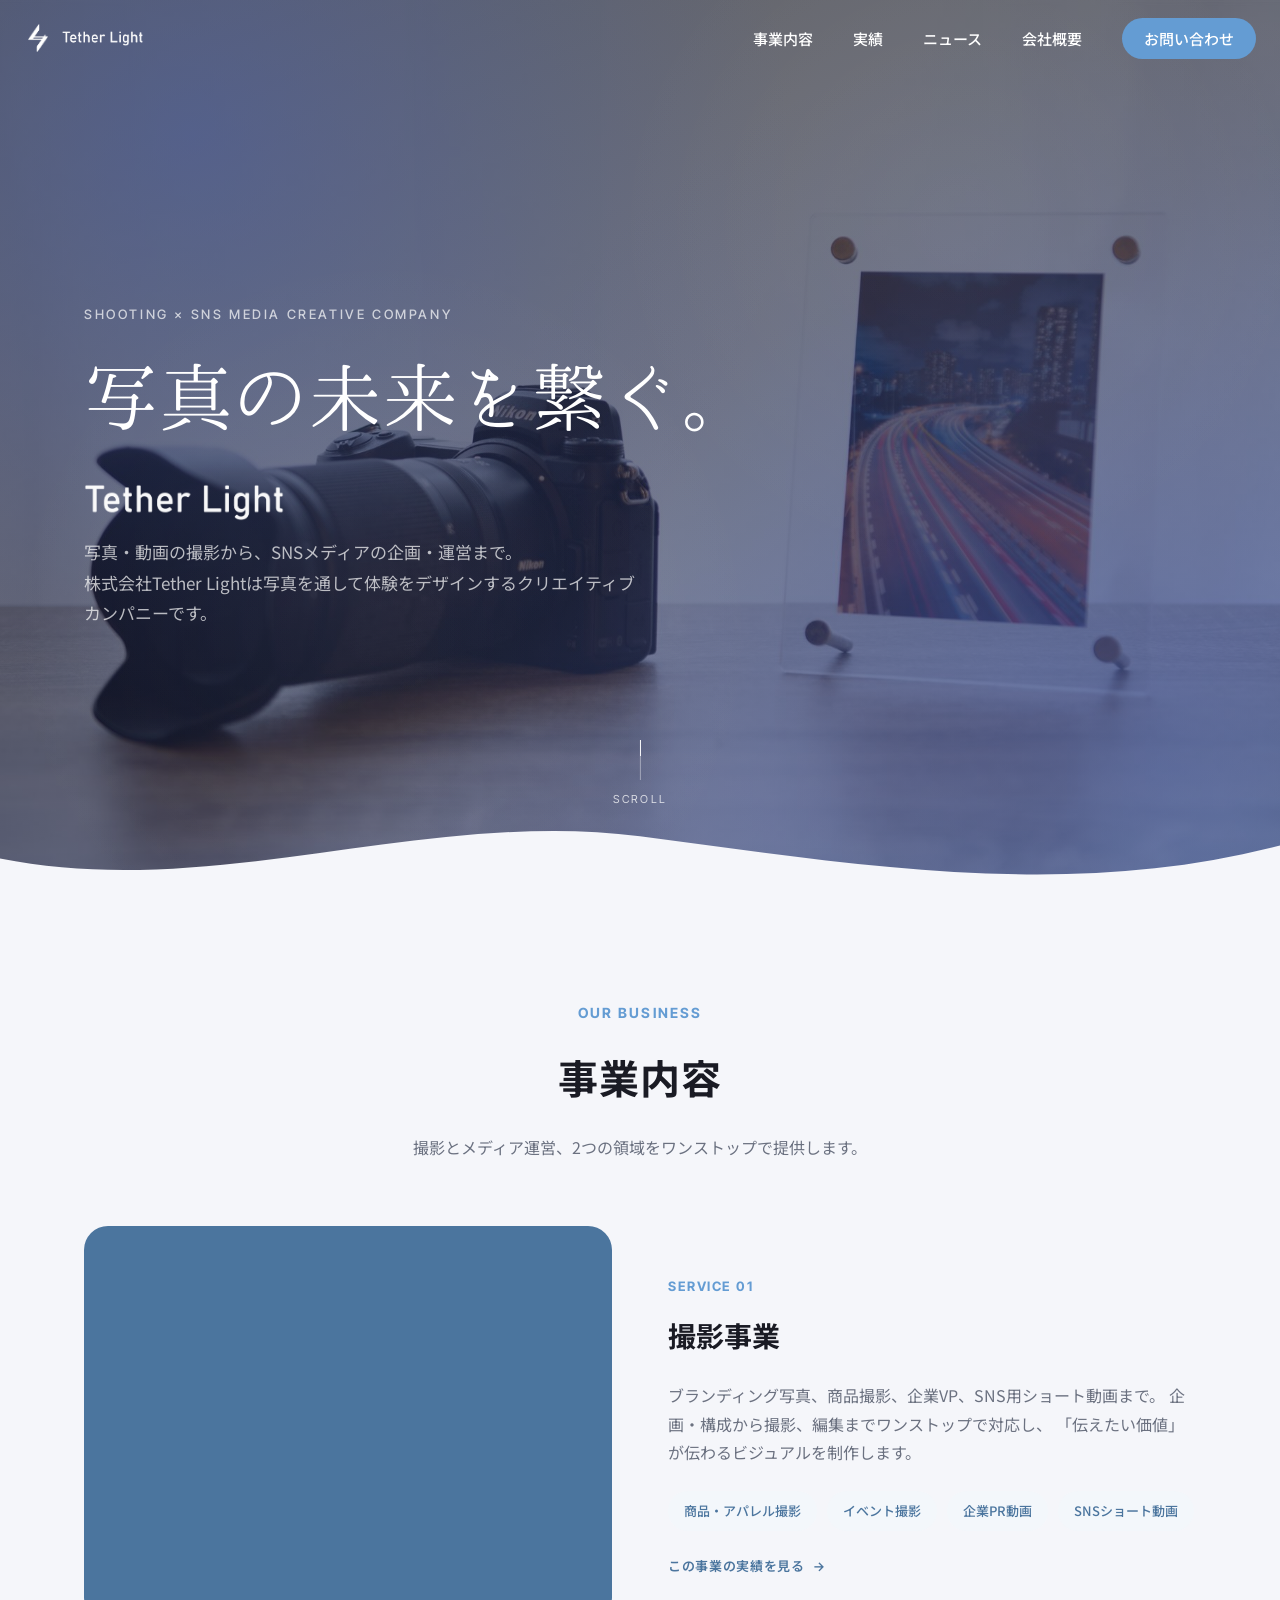
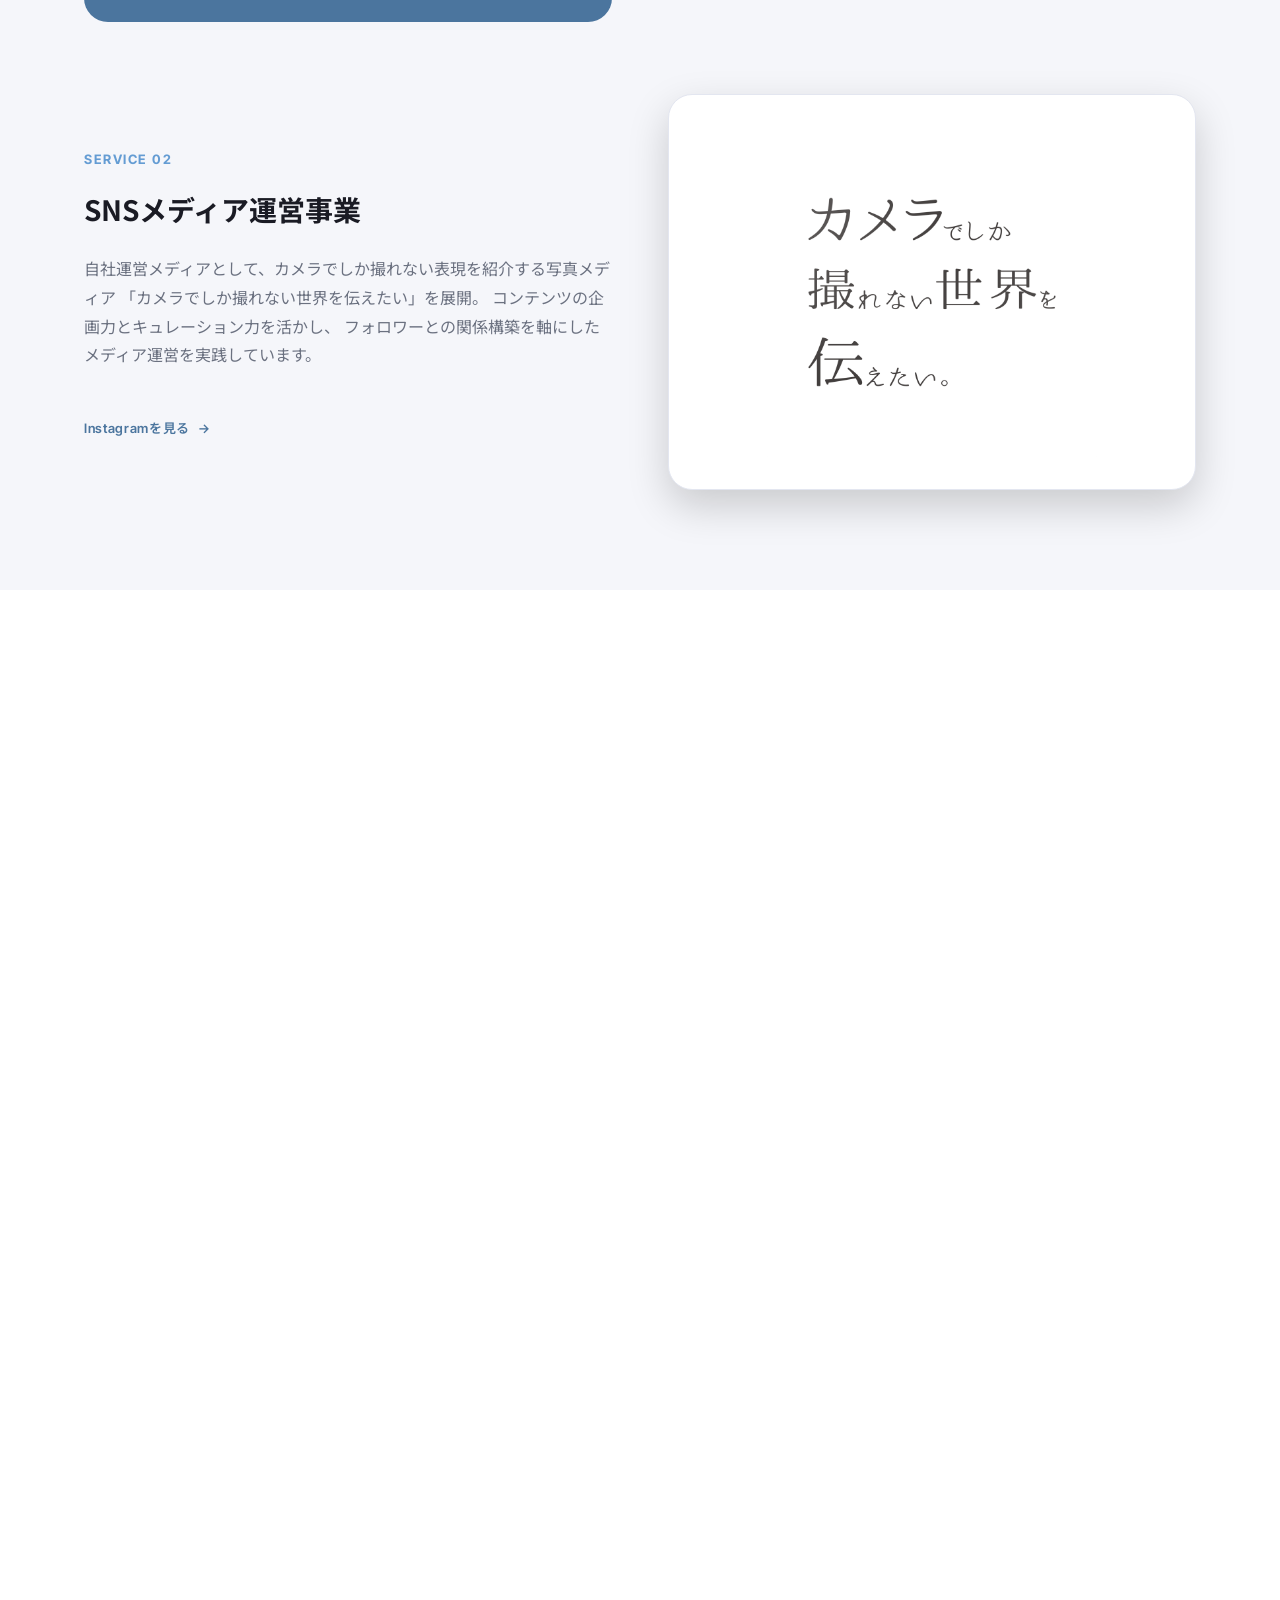
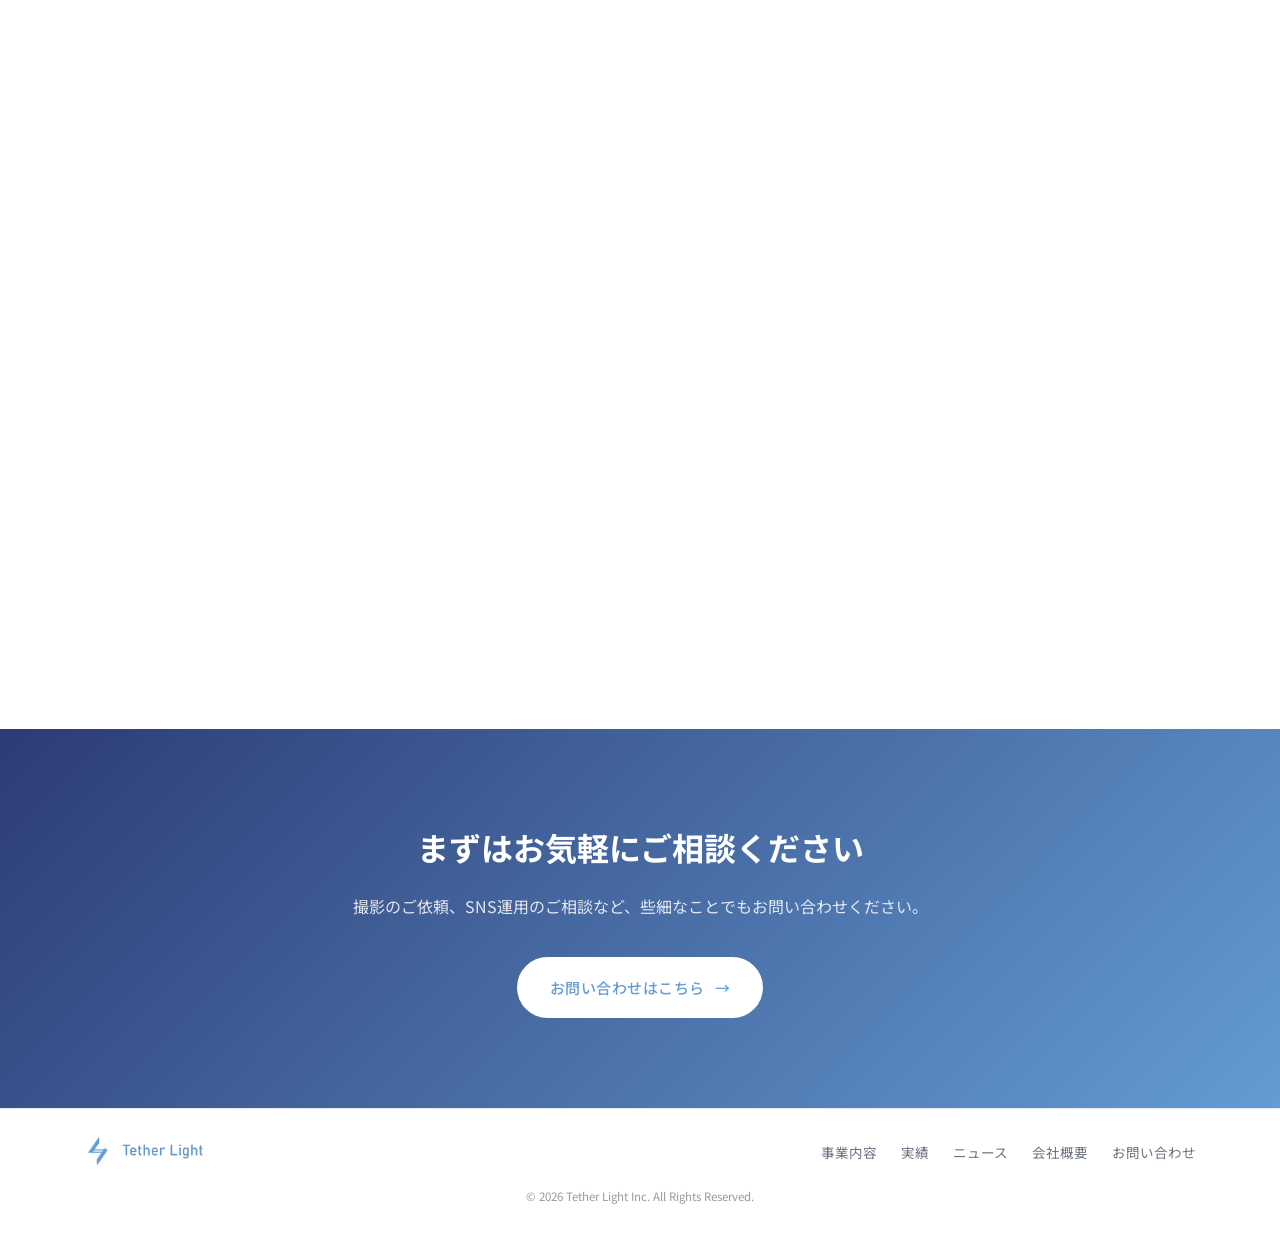
==== commit 32f6f1f2: "Add Works feature and unify site-wide navigation - Show works link on top page only for services reg" ====
--- a/index.html
+++ b/index.html
@@ -25,6 +25,7 @@
     <nav class="nav" id="nav">
       <ul class="nav__list">
         <li><a href="#business" class="nav__link">事業内容</a></li>
+        <!-- BUILD:WORKS_NAV_HEADER:START --><li><a href="works/index.html" class="nav__link">実績</a></li><!-- BUILD:WORKS_NAV_HEADER:END -->
         <li><a href="#news" class="nav__link">ニュース</a></li>
         <li><a href="#company" class="nav__link">会社概要</a></li>
         <li><a href="contact.html" class="nav__link nav__link--cta">お問い合わせ</a></li>
@@ -74,13 +75,14 @@
       <p class="section-lead">撮影とメディア運営、2つの領域をワンストップで提供します。</p>
 
       <div class="business-list">
-        <!-- BUILD:SERVICES:START -->
         <article class="business-item">
           <div class="business-item__media">
             <div class="business-item__visual business-item__visual--slideshow" aria-hidden="true">
+              <!-- BUILD:SERVICE_VISUAL:撮影事業:START -->
               <img src="data:image/svg+xml,%3Csvg xmlns='http://www.w3.org/2000/svg' width='800' height='600'%3E%3Crect width='800' height='600' fill='%23649CD3'/%3E%3C/svg%3E" alt="" class="business-item__slide is-active">
               <img src="data:image/svg+xml,%3Csvg xmlns='http://www.w3.org/2000/svg' width='800' height='600'%3E%3Crect width='800' height='600' fill='%234B759E'/%3E%3C/svg%3E" alt="" class="business-item__slide" loading="lazy">
               <img src="data:image/svg+xml,%3Csvg xmlns='http://www.w3.org/2000/svg' width='800' height='600'%3E%3Crect width='800' height='600' fill='%2383B0DC'/%3E%3C/svg%3E" alt="" class="business-item__slide" loading="lazy">
+              <!-- BUILD:SERVICE_VISUAL:撮影事業:END -->
             </div>
           </div>
           <div class="business-item__body">
@@ -97,7 +99,7 @@
               <li>企業PR動画</li>
               <li>SNSショート動画</li>
             </ul>
-            <a href="works/index.html" class="business-item__cta">この事業の実績を見る<span class="btn__arrow">→</span></a>
+            <!-- BUILD:SERVICE_LINK:撮影事業:START --><a href="works/index.html" class="business-item__cta">この事業の実績を見る<span class="btn__arrow">→</span></a><!-- BUILD:SERVICE_LINK:撮影事業:END -->
           </div>
         </article>
 
@@ -119,7 +121,6 @@
             <a href="https://www.instagram.com/camerasekai?igsh=MTFyMGM4ZWp0cWk2eg%3D%3D&utm_source=qr" class="business-item__cta" target="_blank" rel="noopener noreferrer">Instagramを見る<span class="btn__arrow">→</span></a>
           </div>
         </article>
-        <!-- BUILD:SERVICES:END -->
       </div>
     </div>
   </section>
@@ -237,6 +238,7 @@
     <nav class="footer__nav">
       <ul>
         <li><a href="#business">事業内容</a></li>
+        <!-- BUILD:WORKS_NAV_FOOTER:START --><li><a href="works/index.html">実績</a></li><!-- BUILD:WORKS_NAV_FOOTER:END -->
         <li><a href="#news">ニュース</a></li>
         <li><a href="#company">会社概要</a></li>
         <li><a href="contact.html">お問い合わせ</a></li>
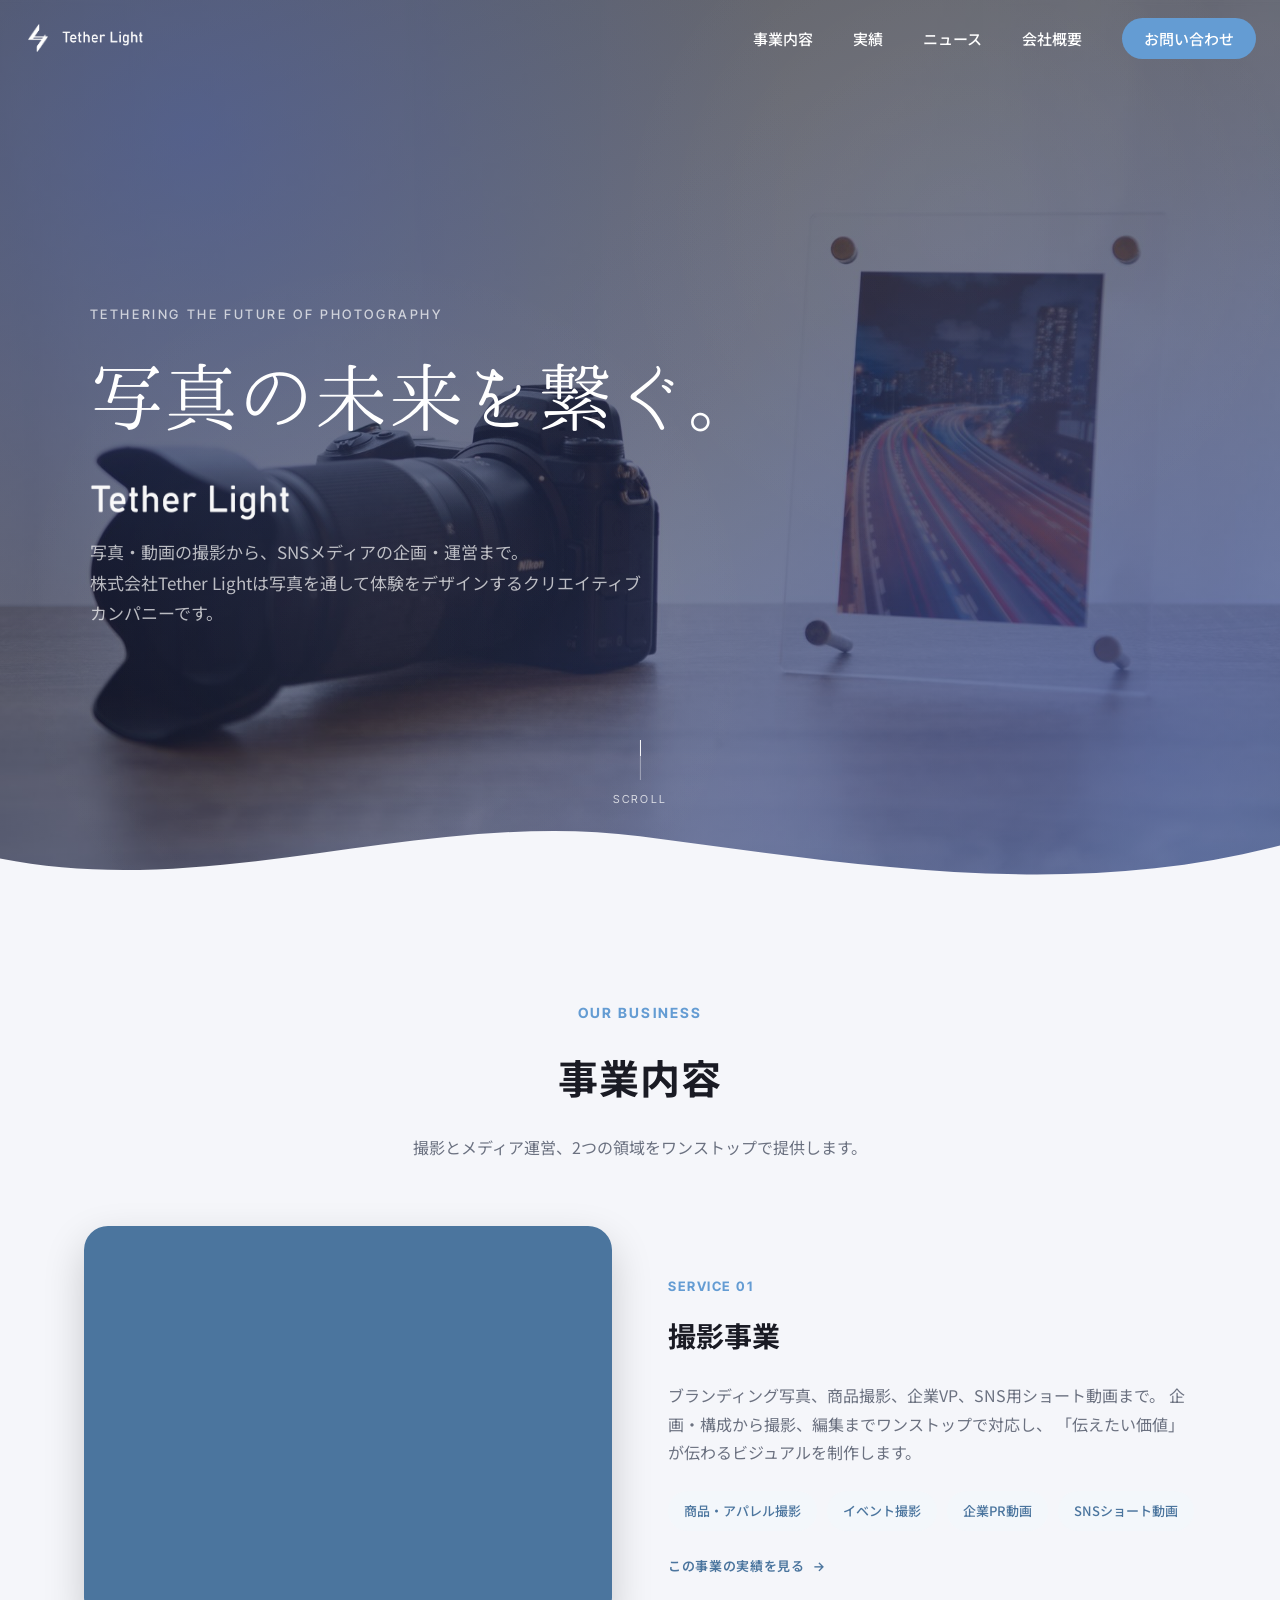
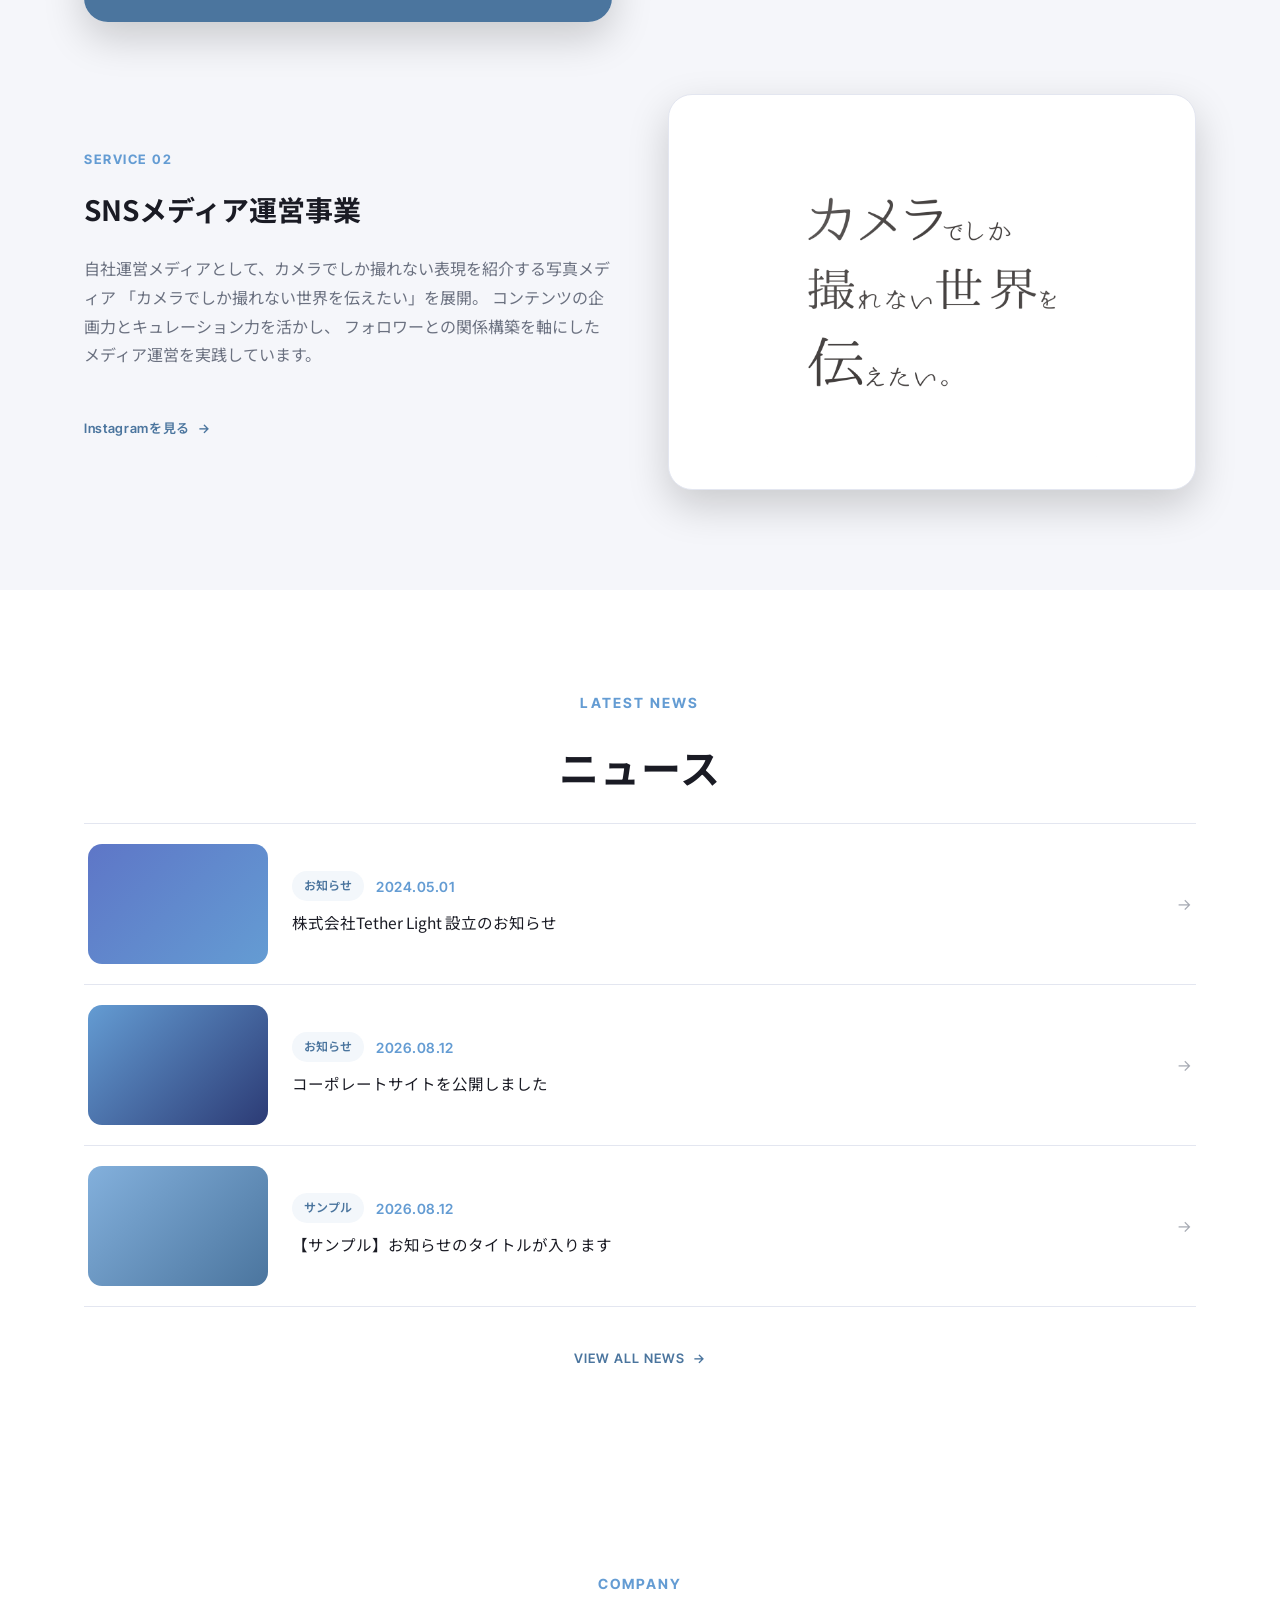
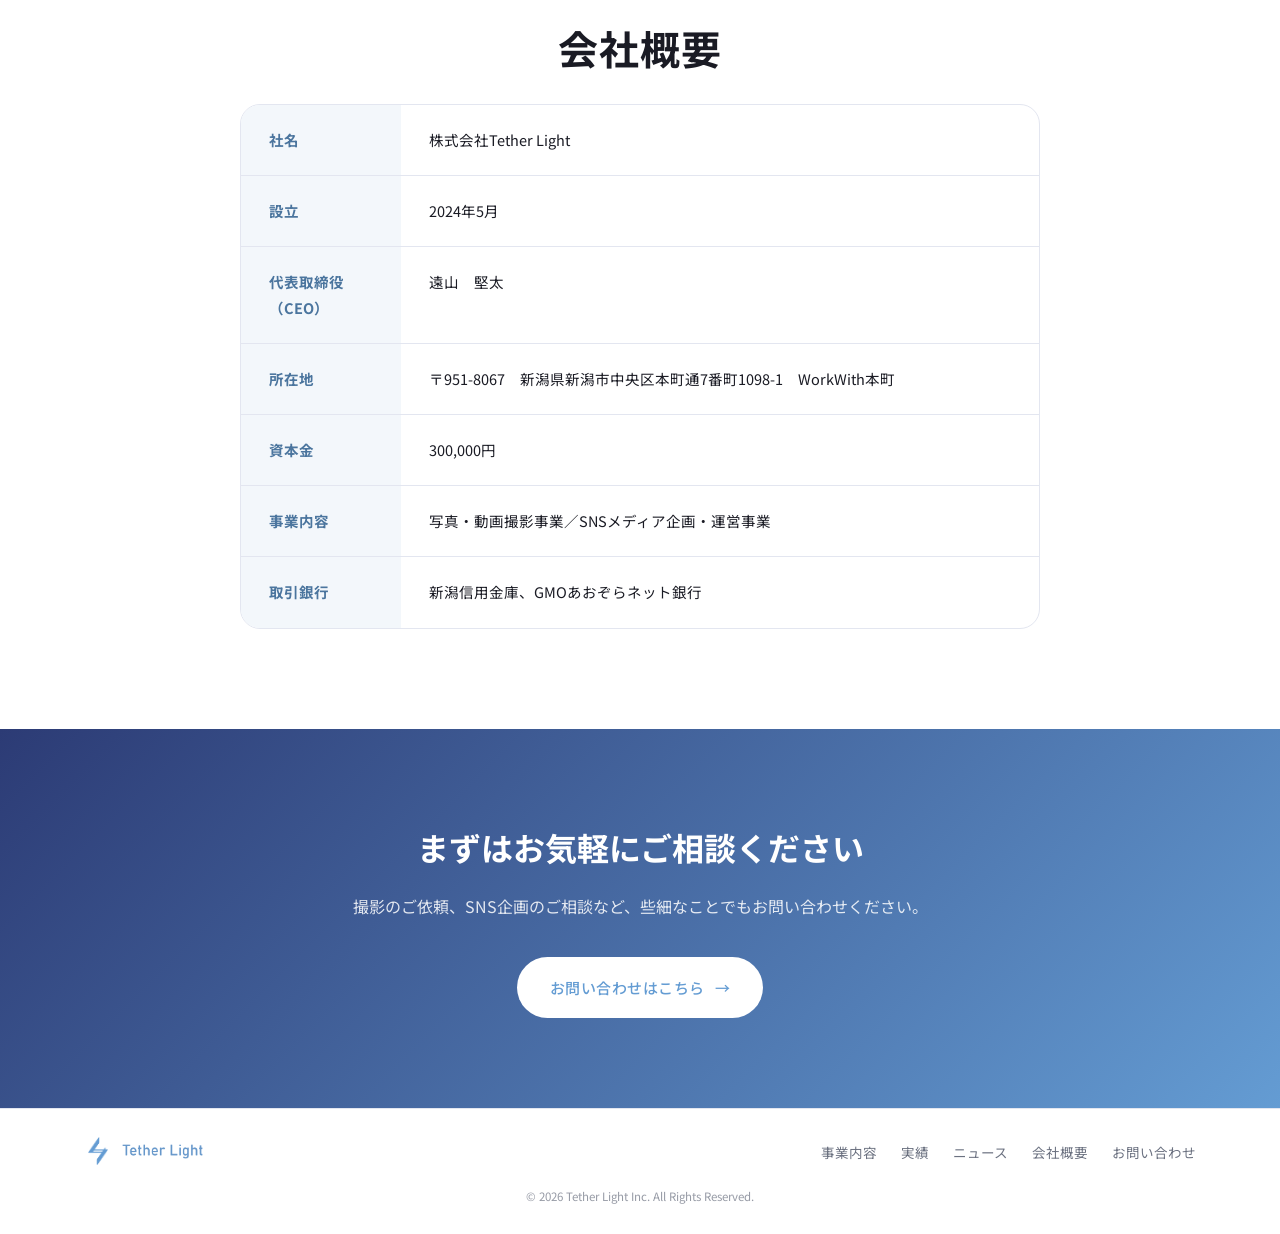
==== commit 577ba14a: "Refine hero and section visuals - Replace hero eyebrow copy with TETHERING THE FUTURE OF PHOTOGRAPHY" ====
--- a/index.html
+++ b/index.html
@@ -43,7 +43,7 @@
   <div class="hero__bg" aria-hidden="true"></div>
   <div class="hero__overlay" aria-hidden="true"></div>
   <div class="container hero__inner">
-    <p class="hero__eyebrow" data-animate>SHOOTING × SNS MEDIA CREATIVE COMPANY</p>
+    <p class="hero__eyebrow" data-animate>TETHERING THE FUTURE OF PHOTOGRAPHY</p>
     <h1 class="hero__tagline">写真の未来を繋ぐ。</h1>
     <p class="hero__brand" data-animate>
       <img src="images/logo-text-white.png" alt="Tether Light" class="hero__brand-img">
@@ -220,7 +220,7 @@
   <section class="cta" id="contact">
     <div class="container cta__inner" data-animate>
       <h2 class="cta__title">まずはお気軽にご相談ください</h2>
-      <p class="cta__text">撮影のご依頼、SNS運用のご相談など、些細なことでもお問い合わせください。</p>
+      <p class="cta__text">撮影のご依頼、SNS企画のご相談など、些細なことでもお問い合わせください。</p>
       <a href="contact.html" class="btn btn--white">お問い合わせはこちら<span class="btn__arrow">→</span></a>
     </div>
   </section>
--- a/css/style.css
+++ b/css/style.css
@@ -184,10 +184,10 @@
   transform: translateY(0);
 }
 
-/* スクロールで表示されてから少し間をおいてゆっくり不透明になるセクション（事業内容・ニュース・会社概要） */
+/* スクロールで表示されてから少し間をおいて不透明になるセクション（事業内容・ニュース・会社概要） */
 .scroll-reveal {
   opacity: 0;
-  transition: opacity 1.6s ease;
+  transition: opacity 0.9s ease;
 }
 
 .scroll-reveal.is-visible {
@@ -410,6 +410,28 @@
   z-index: 2;
   padding-top: var(--header-height);
   color: var(--color-white);
+  /* 画面が広がってもテキストを中央に寄せず、左端からの余白を一定に保つ。
+     .container の中央寄せ（max-width + margin auto）をヒーローでのみ解除する。 */
+  max-width: none;
+  margin-left: 0;
+  margin-right: auto;
+  padding-left: clamp(24px, 7vw, 120px);
+  padding-right: 24px;
+}
+
+/* ヒーロー内のテキストは上下の動きをつけず、ゆっくり不透明度だけを上げて表示する。
+   （他セクションの [data-animate] は従来どおり下から浮かび上がる） */
+.hero__eyebrow[data-animate],
+.hero__brand[data-animate],
+.hero__lead[data-animate] {
+  transform: none;
+  transition: opacity 1.1s ease;
+}
+
+.hero__eyebrow[data-animate].is-visible,
+.hero__brand[data-animate].is-visible,
+.hero__lead[data-animate].is-visible {
+  transform: none;
 }
 
 .hero__eyebrow {
@@ -432,18 +454,21 @@
   line-height: 1.15;
   margin-bottom: 44px;
   opacity: 0;
-  clip-path: inset(0 100% 0 0);
-  animation: tagline-reveal 1s 0.3s ease-out forwards;
+  /* 手書きフォントの描画範囲は行ボックスより上下に大きいため、
+     上下のクリップを外側に逃がして文字の切れを防ぐ（左右方向だけを animate する）。 */
+  clip-path: inset(-30% 100% -30% 0);
+  /* 他のテキスト（英字キャッチ・ロゴ・説明文）が 1.1s かけて出そろってから描き始める */
+  animation: tagline-reveal 1s 1.3s ease-out forwards;
 }
 
 @keyframes tagline-reveal {
   from {
     opacity: 0;
-    clip-path: inset(0 100% 0 0);
+    clip-path: inset(-30% 100% -30% 0);
   }
   to {
     opacity: 1;
-    clip-path: inset(0 0% 0 0);
+    clip-path: inset(-30% 0% -30% 0);
   }
 }
 
@@ -686,6 +711,8 @@
 
 .business-item__visual--slideshow {
   background: var(--color-gray-light);
+  /* SNSメディア運営事業のロゴ（--framed）と同じ落ち影を揃える */
+  box-shadow: 0 16px 40px rgba(0, 0, 0, 0.18);
 }
 
 .business-item__slide {
@@ -1495,6 +1522,17 @@
    ============================================ */
 
 @media (max-width: 860px) {
+  /* 狭い画面では従来どおりコンテナと同じ左右余白に戻す */
+  .hero__inner {
+    padding-left: 24px;
+  }
+
+  /* 画面が狭いと写真が左右に切り取られるため、
+     主役である右側の額縁が中心に残るよう写真レイヤーだけ表示位置をずらす。 */
+  .hero__bg {
+    background-position: center, center, center, 85% center;
+  }
+
   .section {
     padding: 72px 0;
   }
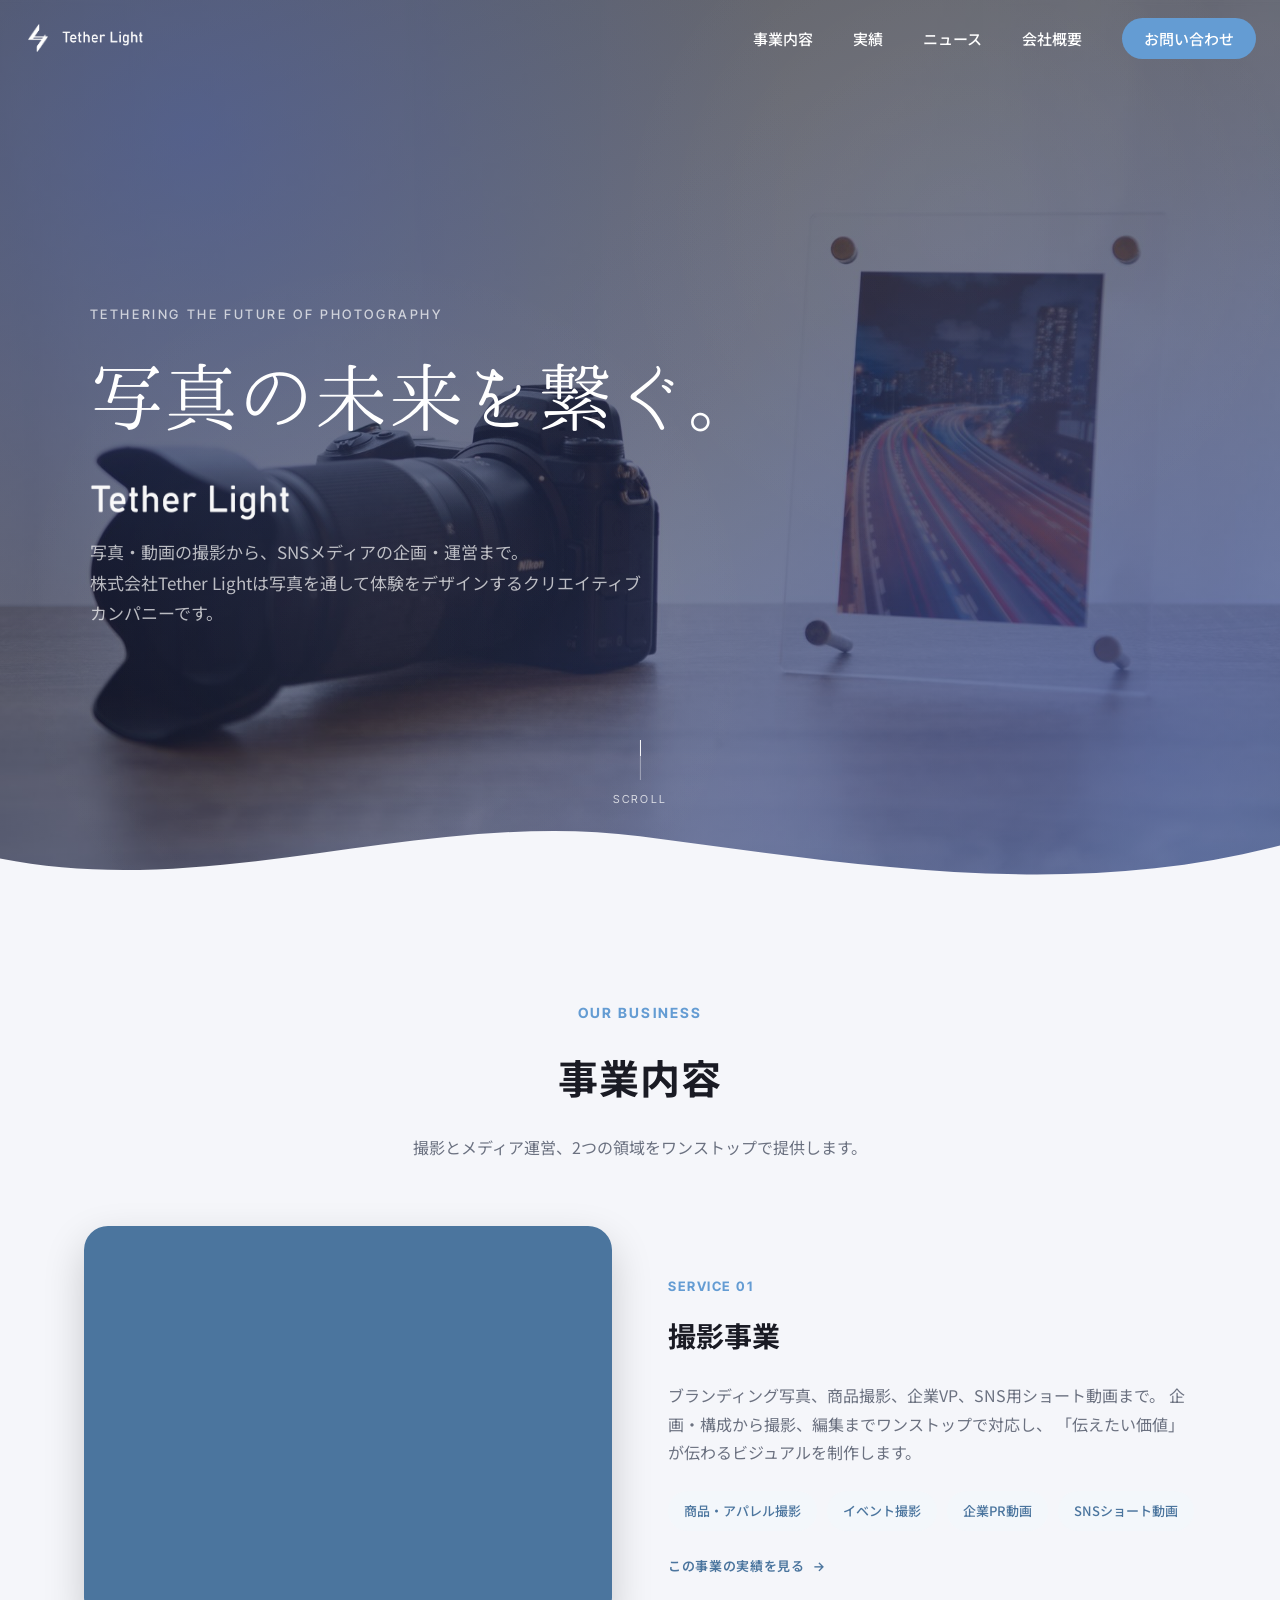
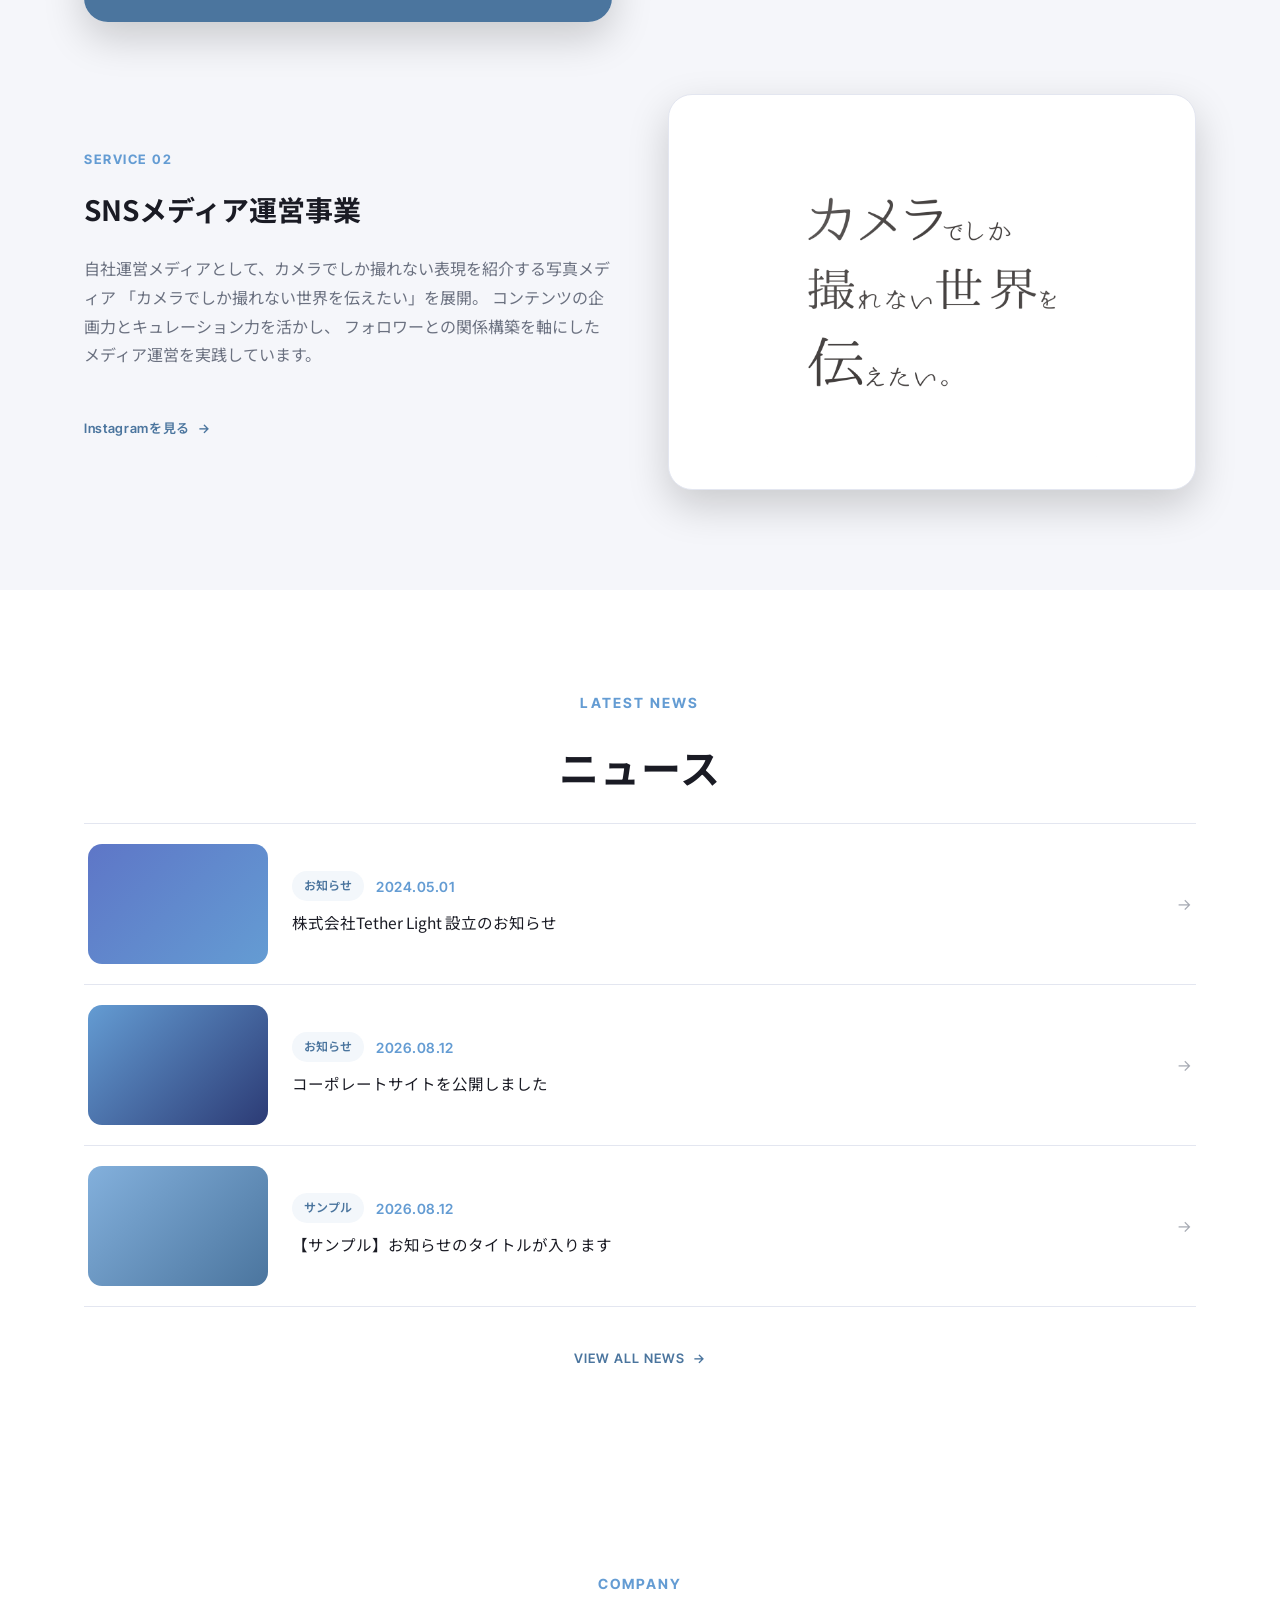
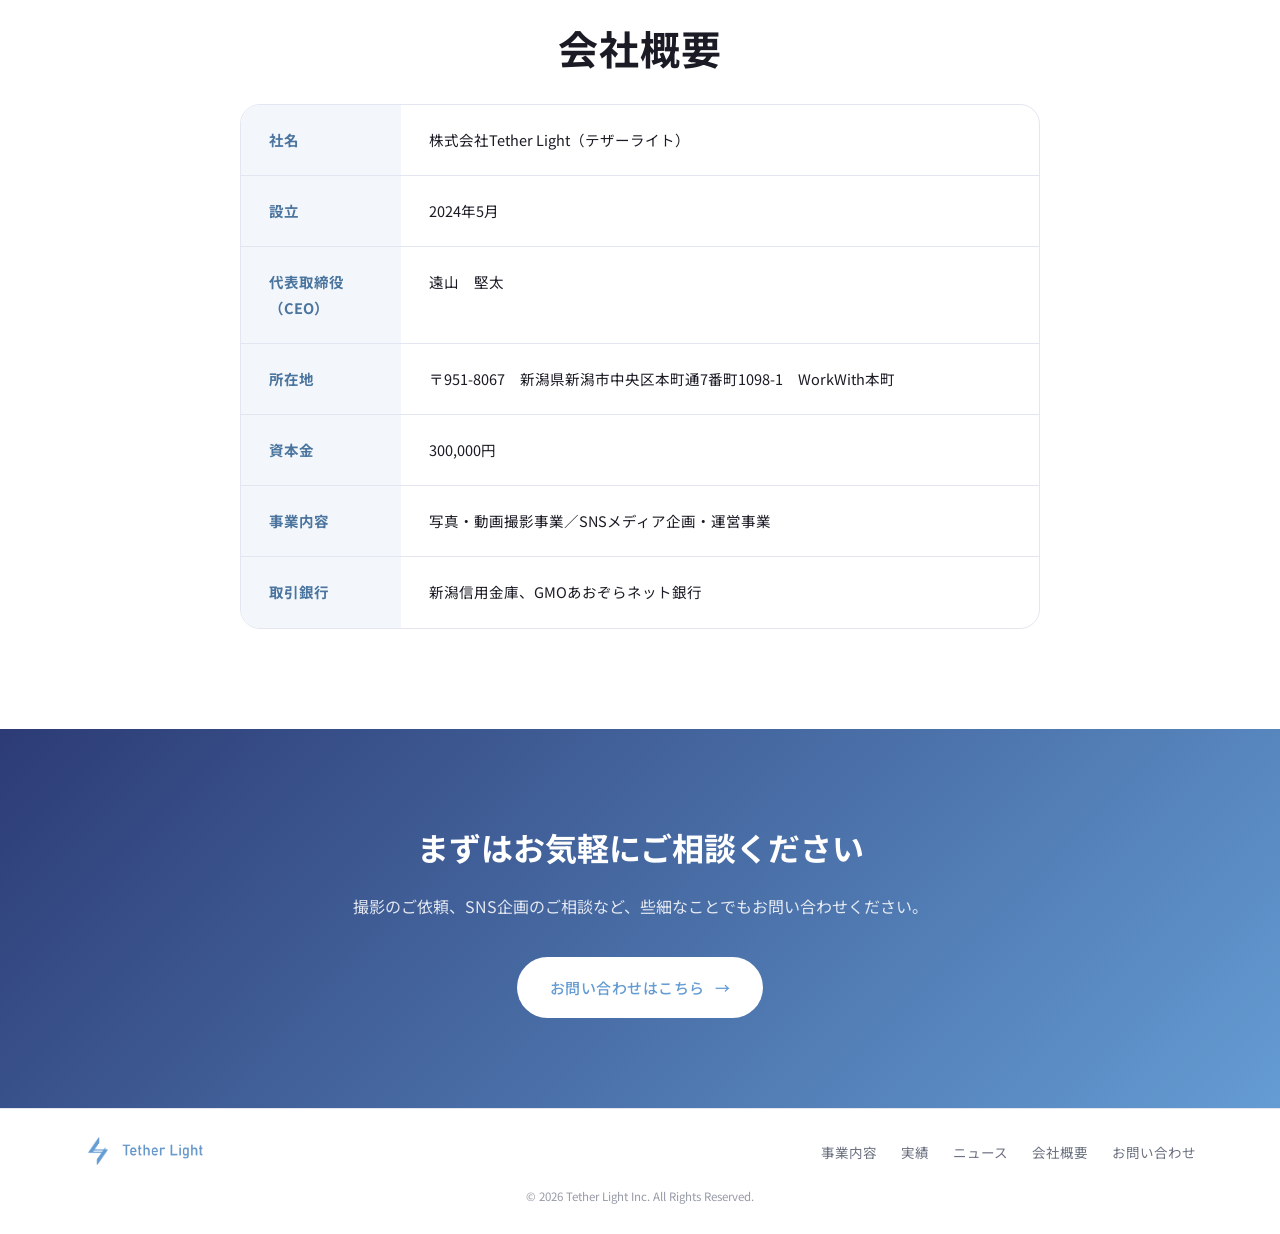
==== commit b2e15acc: "Add the katakana company name for Japanese brand searches The site carried no katakana spelling, so " ====
--- a/index.html
+++ b/index.html
@@ -3,8 +3,10 @@
 <head>
 <meta charset="UTF-8">
 <meta name="viewport" content="width=device-width, initial-scale=1.0">
-<title>Tether Light | 撮影とSNSメディア運営</title>
-<meta name="description" content="Tether Lightは、写真・動画の撮影とSNSメディアの運営を行うクリエイティブカンパニーです。">
+<!-- BUILD:HEAD:START -->
+<title>株式会社Tether Light | 新潟の写真・動画制作</title>
+<meta name="description" content="新潟を拠点に、写真・動画の撮影とSNSメディアの企画・運営を行う株式会社Tether Lightです。">
+<!-- BUILD:HEAD:END -->
 <link rel="preconnect" href="https://fonts.googleapis.com">
 <link rel="preconnect" href="https://fonts.gstatic.com" crossorigin>
 <link href="https://fonts.googleapis.com/css2?family=Noto+Sans+JP:wght@300;400;500;700;900&family=Inter+Tight:wght@300;400;500;600;700;800&family=Klee+One:wght@400;600&display=swap" rel="stylesheet">
@@ -184,7 +186,7 @@
           <tbody>
             <tr>
               <th>社名</th>
-              <td>株式会社Tether Light</td>
+              <td>株式会社Tether Light（テザーライト）</td>
             </tr>
             <tr>
               <th>設立</th>
--- a/css/style.css
+++ b/css/style.css
@@ -452,11 +452,17 @@
   font-weight: 400;
   letter-spacing: 0.01em;
   line-height: 1.15;
-  margin-bottom: 44px;
+  /* 手書きフォントは描画範囲が行ボックスより上下に大きく、そのままクリップすると
+     文字の上下が切れる。clip-path の負の値は Safari で無効になるため、
+     パディングでボックス自体を広げて逃がす。
+     見た目の位置が変わらないよう、広げた分は margin で打ち消している。 */
+  padding-top: 0.25em;
+  padding-bottom: 0.25em;
+  margin-top: -0.25em;
+  margin-bottom: calc(44px - 0.25em);
   opacity: 0;
-  /* 手書きフォントの描画範囲は行ボックスより上下に大きいため、
-     上下のクリップを外側に逃がして文字の切れを防ぐ（左右方向だけを animate する）。 */
-  clip-path: inset(-30% 100% -30% 0);
+  -webkit-clip-path: inset(0 100% 0 0);
+  clip-path: inset(0 100% 0 0);
   /* 他のテキスト（英字キャッチ・ロゴ・説明文）が 1.1s かけて出そろってから描き始める */
   animation: tagline-reveal 1s 1.3s ease-out forwards;
 }
@@ -464,19 +470,33 @@
 @keyframes tagline-reveal {
   from {
     opacity: 0;
-    clip-path: inset(-30% 100% -30% 0);
+    -webkit-clip-path: inset(0 100% 0 0);
+    clip-path: inset(0 100% 0 0);
   }
   to {
     opacity: 1;
-    clip-path: inset(-30% 0% -30% 0);
-  }
-}
-
+    -webkit-clip-path: inset(0 0 0 0);
+    clip-path: inset(0 0 0 0);
+  }
+}
+
+/* 動きを減らす設定では、左から現れる演出は使わない。
+   ただし完全に無効化すると見出しだけが突然現れて他のテキストと揃わないため、
+   他と同じく不透明度だけを上げるアニメーションに差し替える。 */
 @media (prefers-reduced-motion: reduce) {
   .hero__tagline {
-    animation: none;
+    -webkit-clip-path: none;
+    clip-path: none;
+    animation: tagline-fade 1s 1.3s ease-out forwards;
+  }
+}
+
+@keyframes tagline-fade {
+  from {
+    opacity: 0;
+  }
+  to {
     opacity: 1;
-    clip-path: none;
   }
 }
 
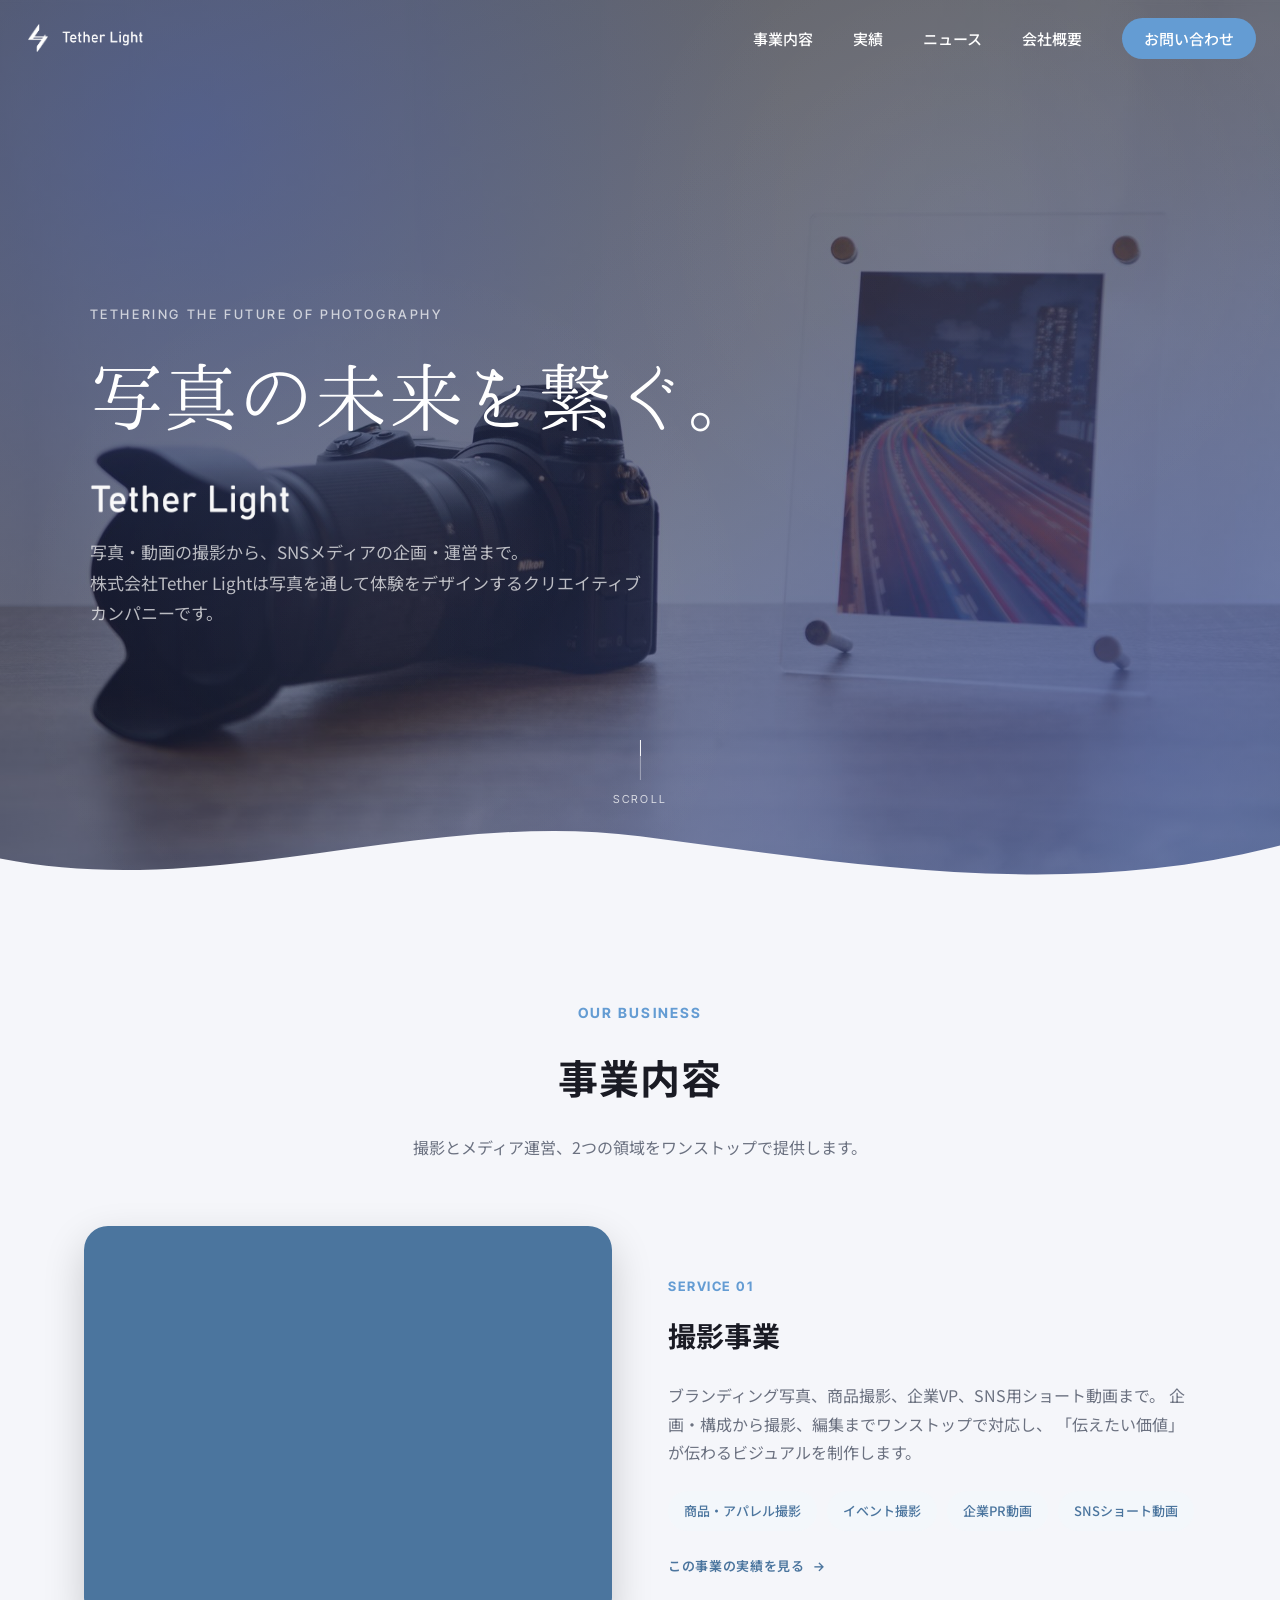
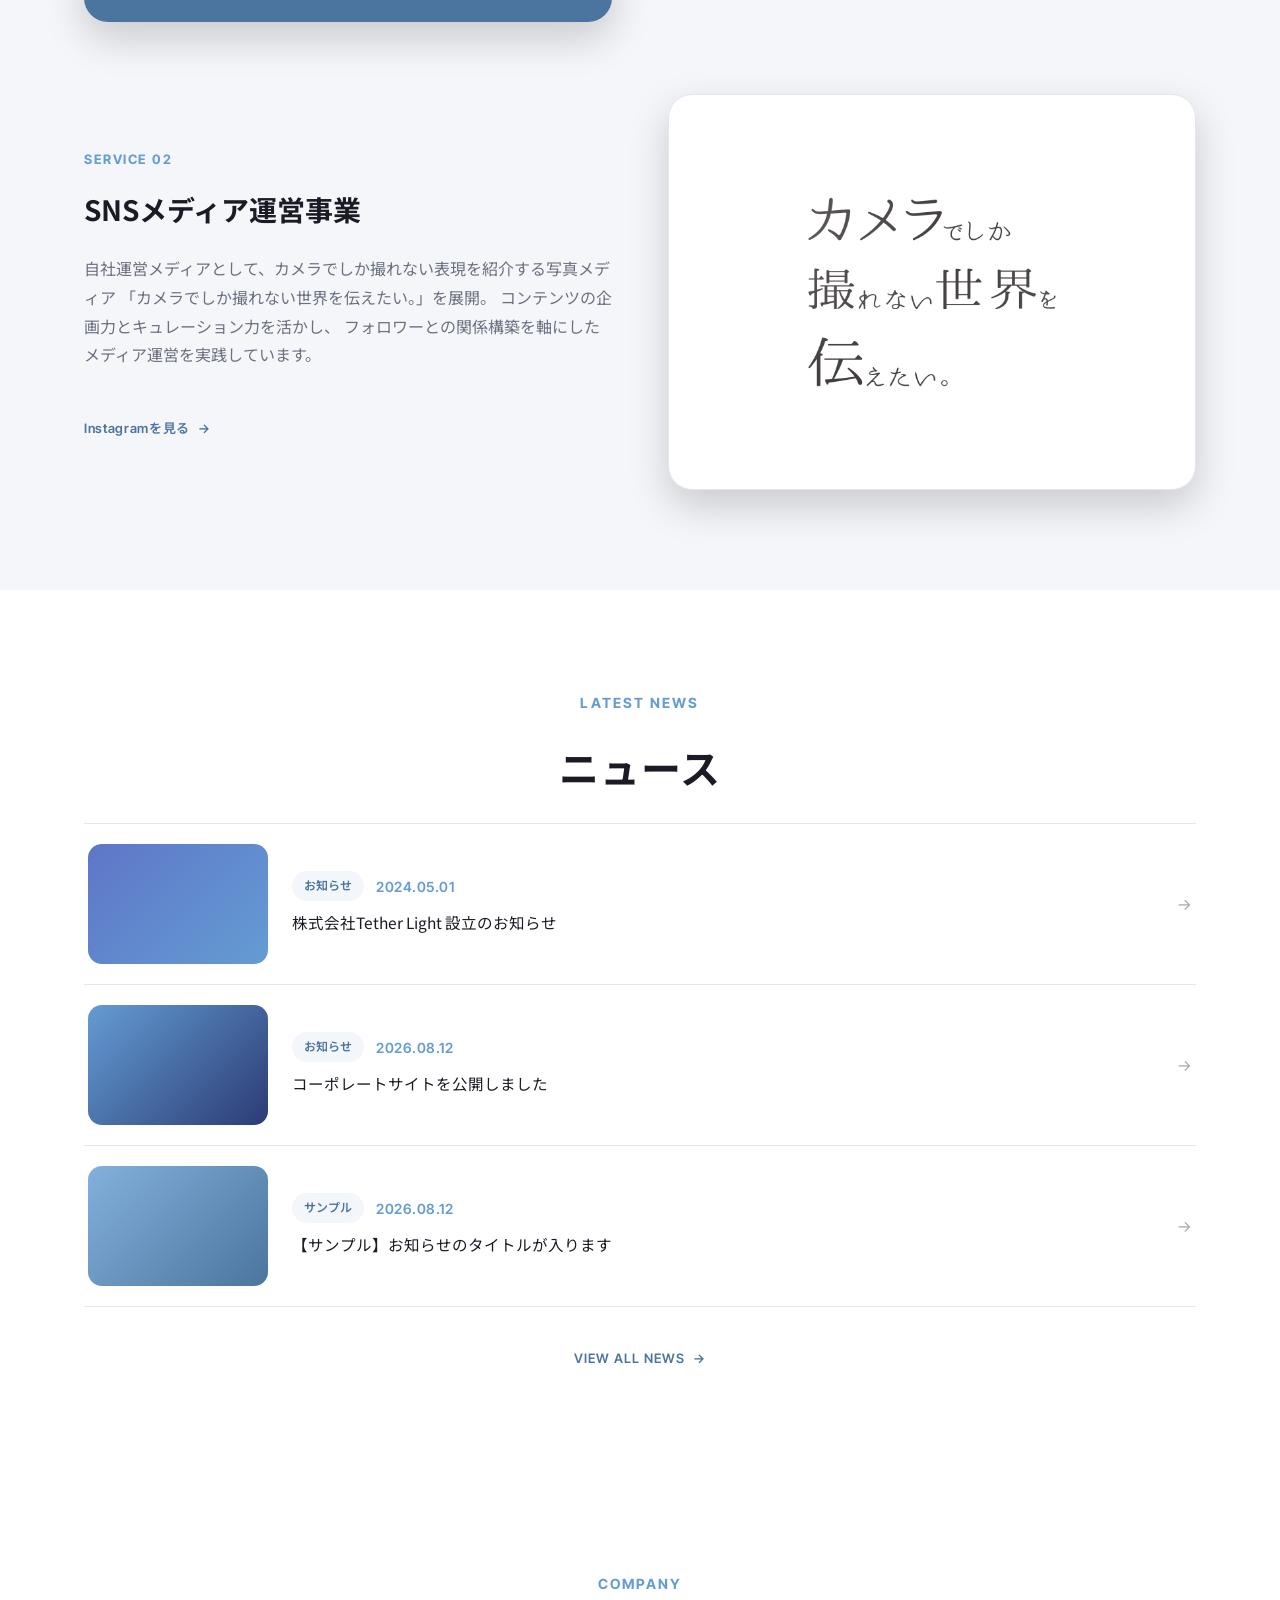
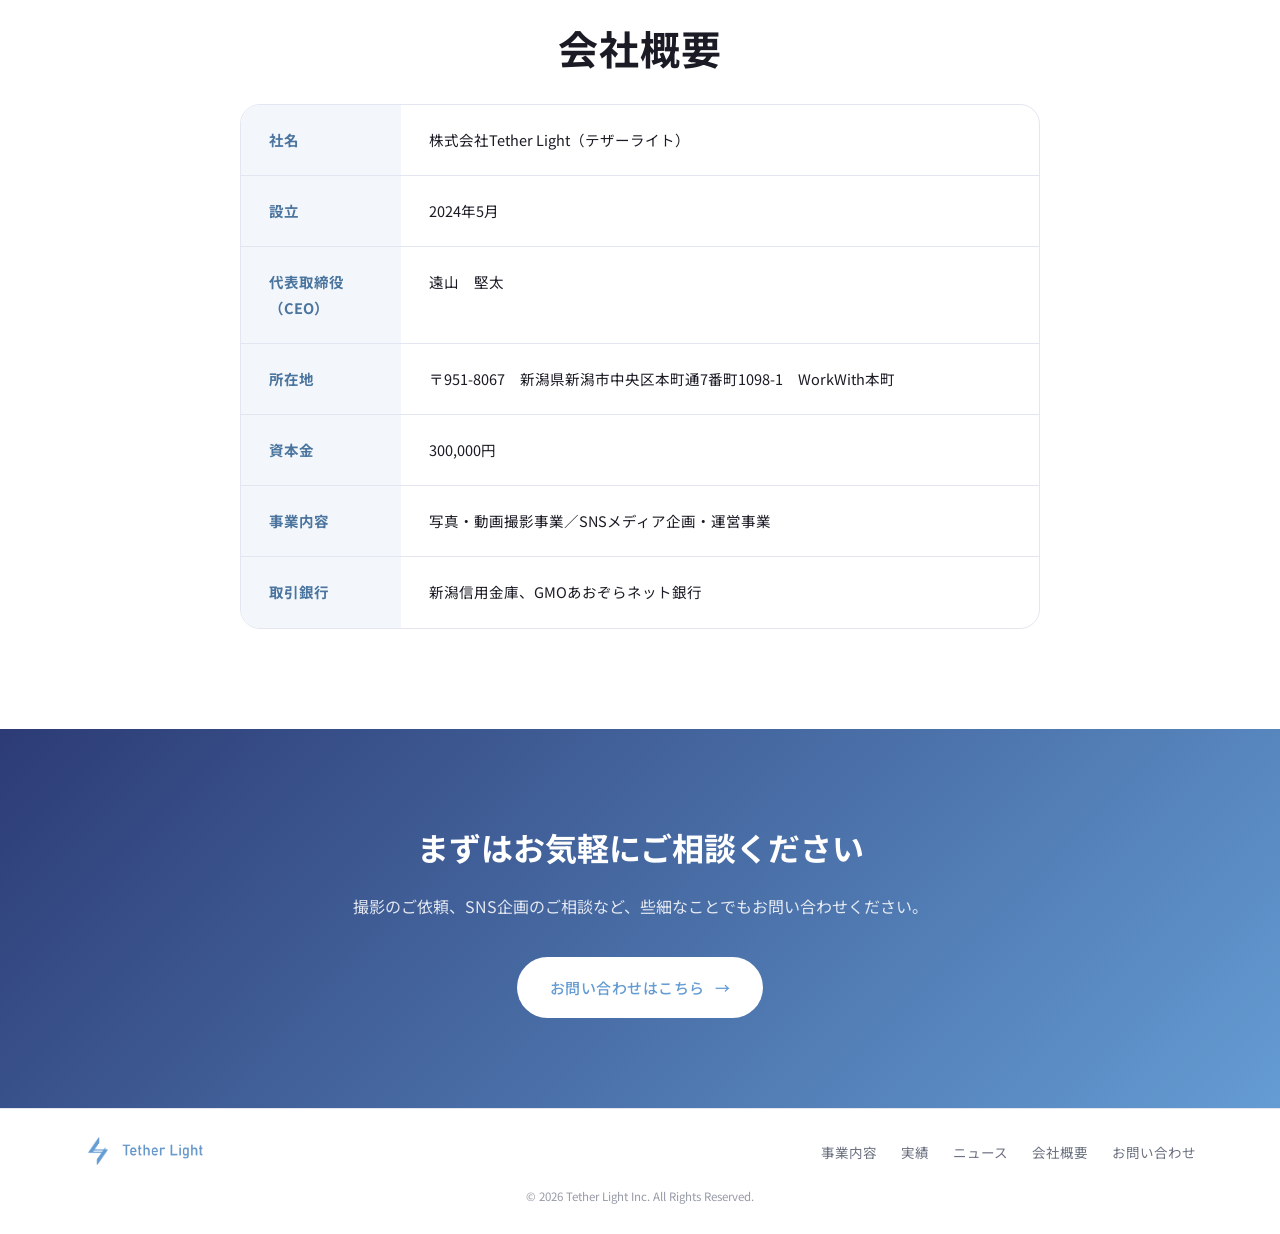
==== commit d876bda0: "Match the media name to its official spelling Co-Authored-By: Claude Opus 5 <noreply@anthropic.com>" ====
--- a/index.html
+++ b/index.html
@@ -116,7 +116,7 @@
             <h3 class="business-item__title">SNSメディア運営事業</h3>
             <p class="business-item__desc">
               自社運営メディアとして、カメラでしか撮れない表現を紹介する写真メディア
-              「カメラでしか撮れない世界を伝えたい」を展開。
+              「カメラでしか撮れない世界を伝えたい。」を展開。
               コンテンツの企画力とキュレーション力を活かし、
               フォロワーとの関係構築を軸にしたメディア運営を実践しています。
             </p>
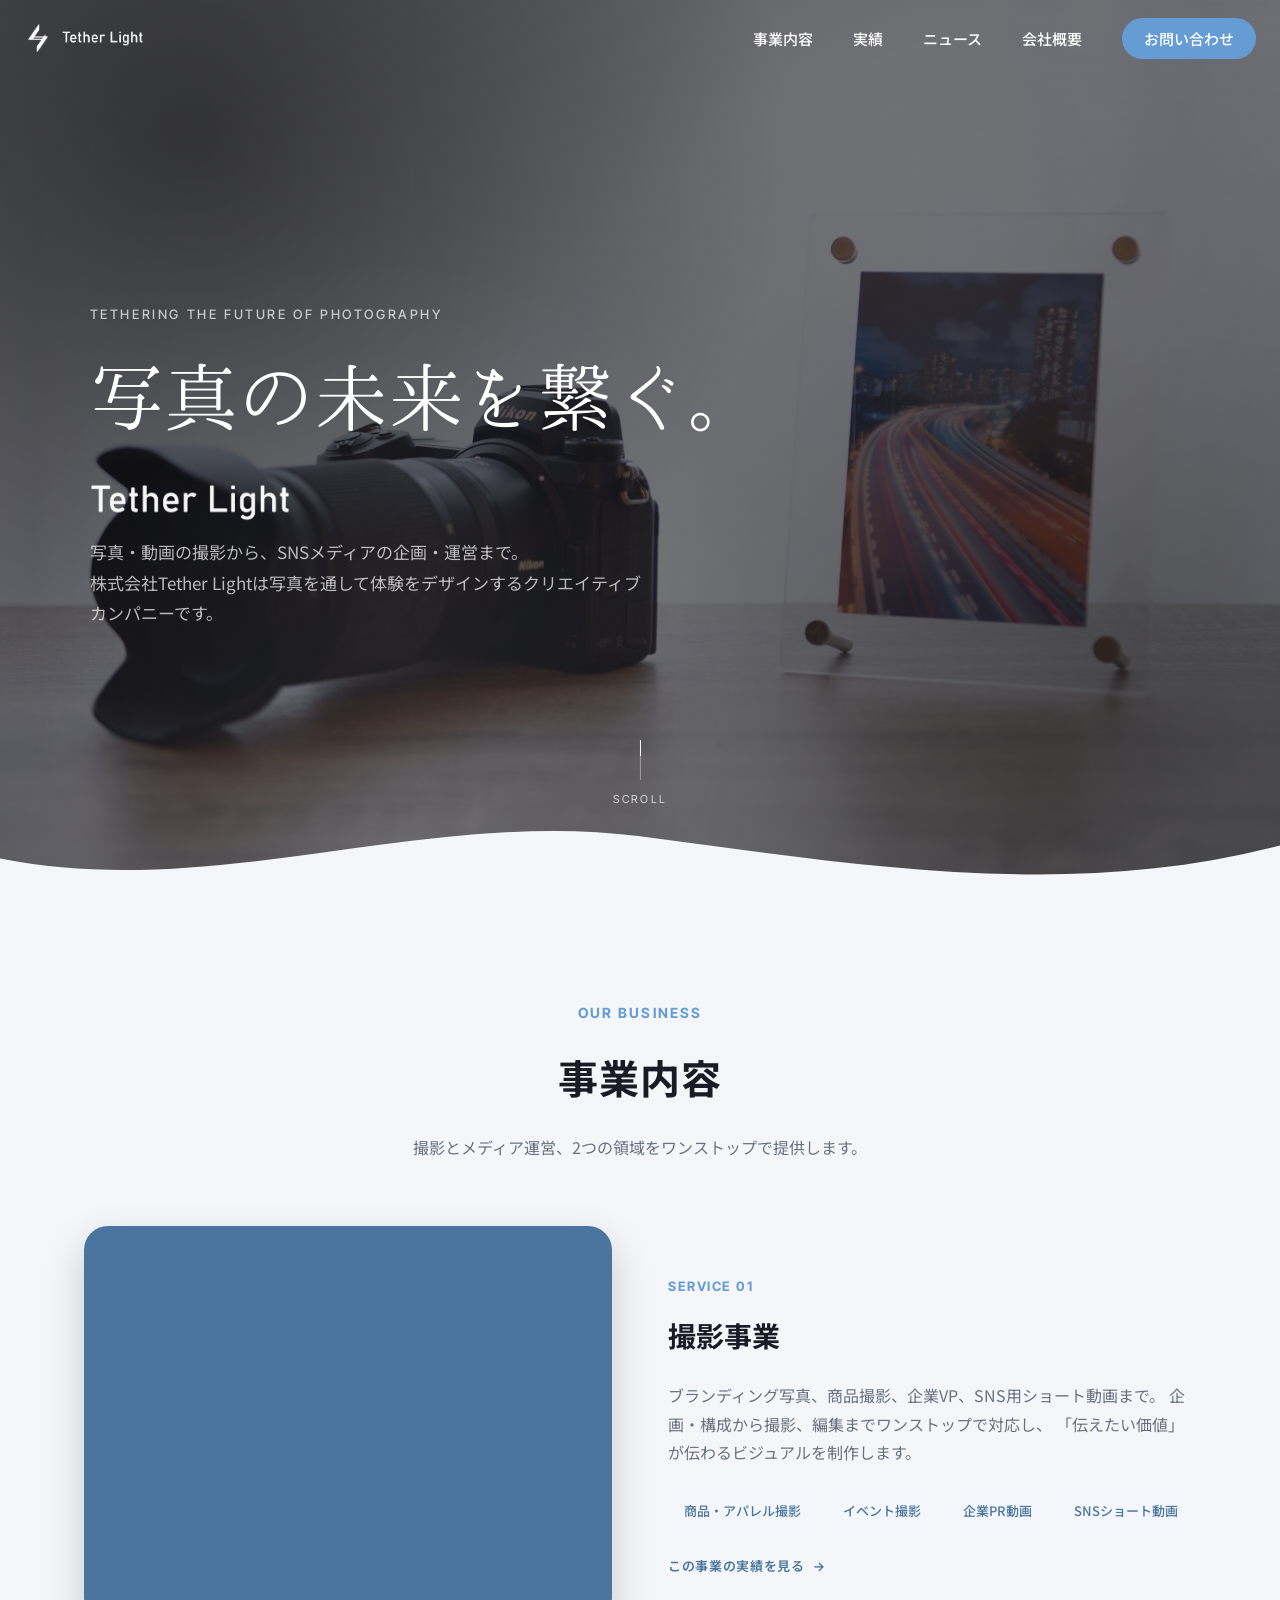
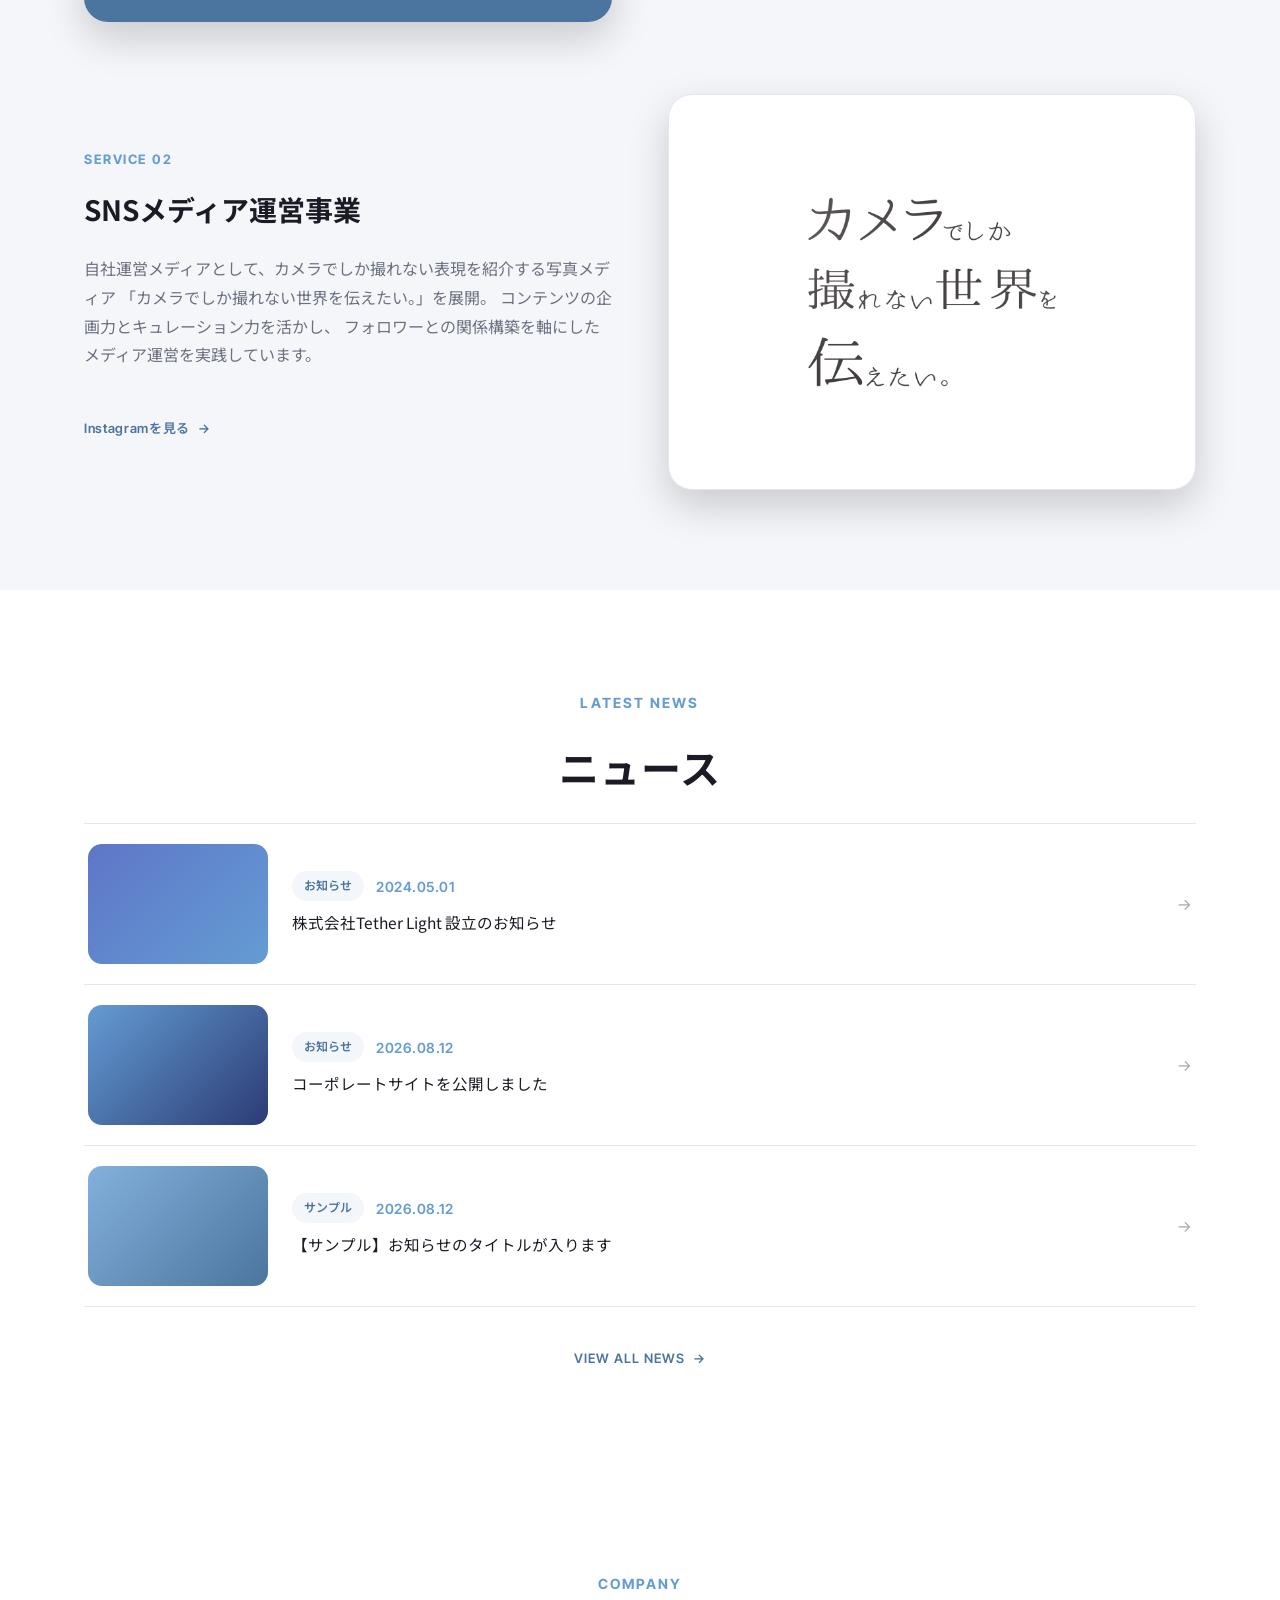
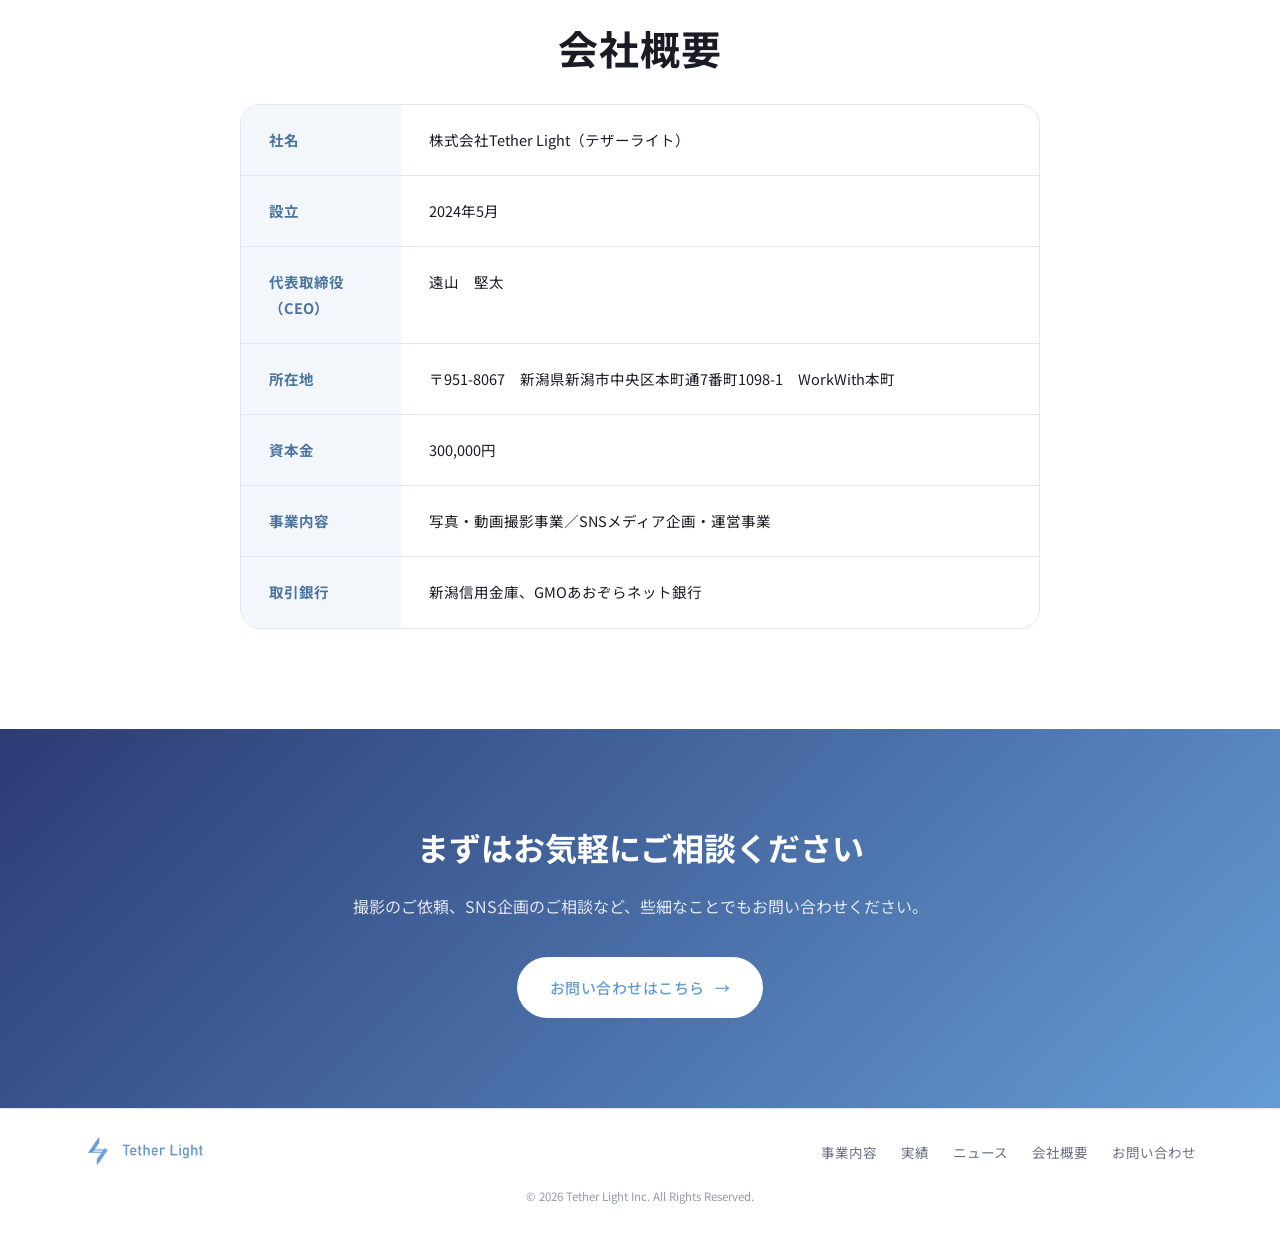
==== commit 54476224: "Add an opening logo screen and neutralize the hero overlay The top page now opens on a white screen " ====
--- a/index.html
+++ b/index.html
@@ -14,6 +14,14 @@
 </head>
 <body>
 
+<!-- オープニング。白背景にロゴを出したあと、CSSアニメーションだけで消える -->
+<div class="splash" aria-hidden="true">
+  <div class="splash__logo">
+    <img src="images/logo-icon-blue.png" alt="" class="splash__icon">
+    <img src="images/logo-text-blue.png" alt="" class="splash__text">
+  </div>
+</div>
+
 <!-- ヘッダー -->
 <header class="header" id="header">
   <div class="container header__inner">
@@ -120,7 +128,7 @@
               コンテンツの企画力とキュレーション力を活かし、
               フォロワーとの関係構築を軸にしたメディア運営を実践しています。
             </p>
-            <a href="https://www.instagram.com/camerasekai?igsh=MTFyMGM4ZWp0cWk2eg%3D%3D&utm_source=qr" class="business-item__cta" target="_blank" rel="noopener noreferrer">Instagramを見る<span class="btn__arrow">→</span></a>
+            <a href="https://www.instagram.com/came_shika?igsh=MTFyMGM4ZWp0cWk2eg%3D%3D&amp;utm_source=qr" class="business-item__cta" target="_blank" rel="noopener noreferrer">Instagramを見る<span class="btn__arrow">→</span></a>
           </div>
         </article>
       </div>
--- a/css/style.css
+++ b/css/style.css
@@ -29,6 +29,15 @@
   --header-height: 76px;
 
   --transition: 0.3s cubic-bezier(0.4, 0, 0.2, 1);
+
+  /* オープニング（白背景にロゴ）と、その後に続くヒーローのテキスト表示のタイミング。
+     すべてページ読み込みからの経過時間で、ここを直せば全体の間合いが揃う。
+     ロゴが出そろうのが 1.7s → そのまま保持 → 3.0s から白画面が引いていく。 */
+  --splash-hold: 3s;
+  --splash-fade: 0.8s;
+  /* ヒーロー本文は白画面が引きはじめた直後から重ねて出す（切り替わりを滑らかにするため） */
+  --hero-text-delay: 3.2s;
+  --hero-tagline-delay: 3.9s;
 }
 
 * {
@@ -358,6 +367,73 @@
 }
 
 /* ============================================
+   オープニング（スプラッシュ）
+   ============================================ */
+
+/* 読み込み直後に白い画面でロゴを見せてから、ヒーローへ切り替える。
+   消えるところまでCSSアニメーションだけで完結させている（JSに依存すると、
+   スクリプトが失敗したときに白い画面がサイトを覆ったままになるため）。 */
+.splash {
+  position: fixed;
+  inset: 0;
+  /* ヘッダー(1000)・ライトボックス(2000)より前面に置く */
+  z-index: 3000;
+  display: flex;
+  align-items: center;
+  justify-content: center;
+  background-color: var(--color-white);
+  animation: splash-out var(--splash-fade) var(--splash-hold) ease forwards;
+}
+
+@keyframes splash-out {
+  to {
+    opacity: 0;
+    visibility: hidden;
+    /* 消えたあとに背後のリンクを覆い続けないようにする */
+    pointer-events: none;
+  }
+}
+
+/* アイコンを上、テキストロゴを下に縦並び */
+.splash__logo {
+  display: flex;
+  flex-direction: column;
+  align-items: center;
+  gap: clamp(18px, 2.5vw, 28px);
+}
+
+/* アイコンはゆっくり不透明度だけを上げる */
+.splash__icon {
+  width: clamp(52px, 7vw, 78px);
+  height: auto;
+  opacity: 0;
+  animation: splash-fade-in 1.3s 0.2s ease-out forwards;
+}
+
+@keyframes splash-fade-in {
+  to {
+    opacity: 1;
+  }
+}
+
+/* テキストロゴは左から右へ流れるように現れる。
+   アイコンが出はじめてから少し遅らせ、追いかける形にしている。 */
+.splash__text {
+  width: clamp(170px, 21vw, 250px);
+  height: auto;
+  -webkit-clip-path: inset(0 100% 0 0);
+  clip-path: inset(0 100% 0 0);
+  animation: splash-text-wipe 1s 0.7s ease-out forwards;
+}
+
+@keyframes splash-text-wipe {
+  to {
+    -webkit-clip-path: inset(0 0 0 0);
+    clip-path: inset(0 0 0 0);
+  }
+}
+
+/* ============================================
    ヒーロー
    ============================================ */
 
@@ -372,10 +448,12 @@
 .hero__bg {
   position: absolute;
   inset: 0;
+  /* 写真の上に重ねる調光レイヤー。青みを持たせず、黒〜グレーの無彩色で暗くする。
+     不透明度は元の青系グラデーションと同じ値を保ち、写真の見え方（暗さ）は変えていない。 */
   background-image:
-    radial-gradient(circle at 15% 15%, rgba(70, 93, 170, 0.5), transparent 45%),
-    radial-gradient(circle at 90% 85%, rgba(70, 93, 170, 0.4), transparent 55%),
-    linear-gradient(160deg, rgba(5, 6, 11, 0.65) 0%, rgba(18, 22, 43, 0.6) 45%, rgba(38, 52, 101, 0.55) 80%, rgba(100, 156, 211, 0.5) 130%),
+    radial-gradient(circle at 15% 15%, rgba(0, 0, 0, 0.5), transparent 45%),
+    radial-gradient(circle at 90% 85%, rgba(0, 0, 0, 0.4), transparent 55%),
+    linear-gradient(160deg, rgba(5, 6, 11, 0.65) 0%, rgba(26, 27, 36, 0.6) 45%, rgba(45, 46, 52, 0.55) 80%, rgba(95, 95, 100, 0.5) 130%),
     url("../images/hero-photo.jpg");
   background-size: auto, auto, auto, cover;
   background-position: center, center, center, center;
@@ -420,12 +498,14 @@
 }
 
 /* ヒーロー内のテキストは上下の動きをつけず、ゆっくり不透明度だけを上げて表示する。
-   （他セクションの [data-animate] は従来どおり下から浮かび上がる） */
+   （他セクションの [data-animate] は従来どおり下から浮かび上がる）
+   is-visible は読み込み直後に付くため、オープニングが明けるまでは
+   transition-delay で待たせている。 */
 .hero__eyebrow[data-animate],
 .hero__brand[data-animate],
 .hero__lead[data-animate] {
   transform: none;
-  transition: opacity 1.1s ease;
+  transition: opacity 1.1s var(--hero-text-delay) ease;
 }
 
 .hero__eyebrow[data-animate].is-visible,
@@ -463,8 +543,9 @@
   opacity: 0;
   -webkit-clip-path: inset(0 100% 0 0);
   clip-path: inset(0 100% 0 0);
-  /* 他のテキスト（英字キャッチ・ロゴ・説明文）が 1.1s かけて出そろってから描き始める */
-  animation: tagline-reveal 1s 1.3s ease-out forwards;
+  /* オープニングが明け、他のテキスト（英字キャッチ・ロゴ・説明文）が
+     出はじめてから描き始める */
+  animation: tagline-reveal 1s var(--hero-tagline-delay) ease-out forwards;
 }
 
 @keyframes tagline-reveal {
@@ -487,7 +568,28 @@
   .hero__tagline {
     -webkit-clip-path: none;
     clip-path: none;
-    animation: tagline-fade 1s 1.3s ease-out forwards;
+    animation: tagline-fade 1s var(--hero-tagline-delay) ease-out forwards;
+  }
+
+  /* オープニングも短くして、本編を待たせない */
+  :root {
+    --splash-hold: 0.5s;
+    --splash-fade: 0.4s;
+    --hero-text-delay: 0.6s;
+    --hero-tagline-delay: 0.9s;
+  }
+
+  .splash__icon {
+    animation-duration: 0.4s;
+    animation-delay: 0s;
+  }
+
+  /* テキストロゴも、左から流れる演出はやめて不透明度だけを上げる */
+  .splash__text {
+    -webkit-clip-path: none;
+    clip-path: none;
+    opacity: 0;
+    animation: splash-fade-in 0.4s 0s ease-out forwards;
   }
 }
 
